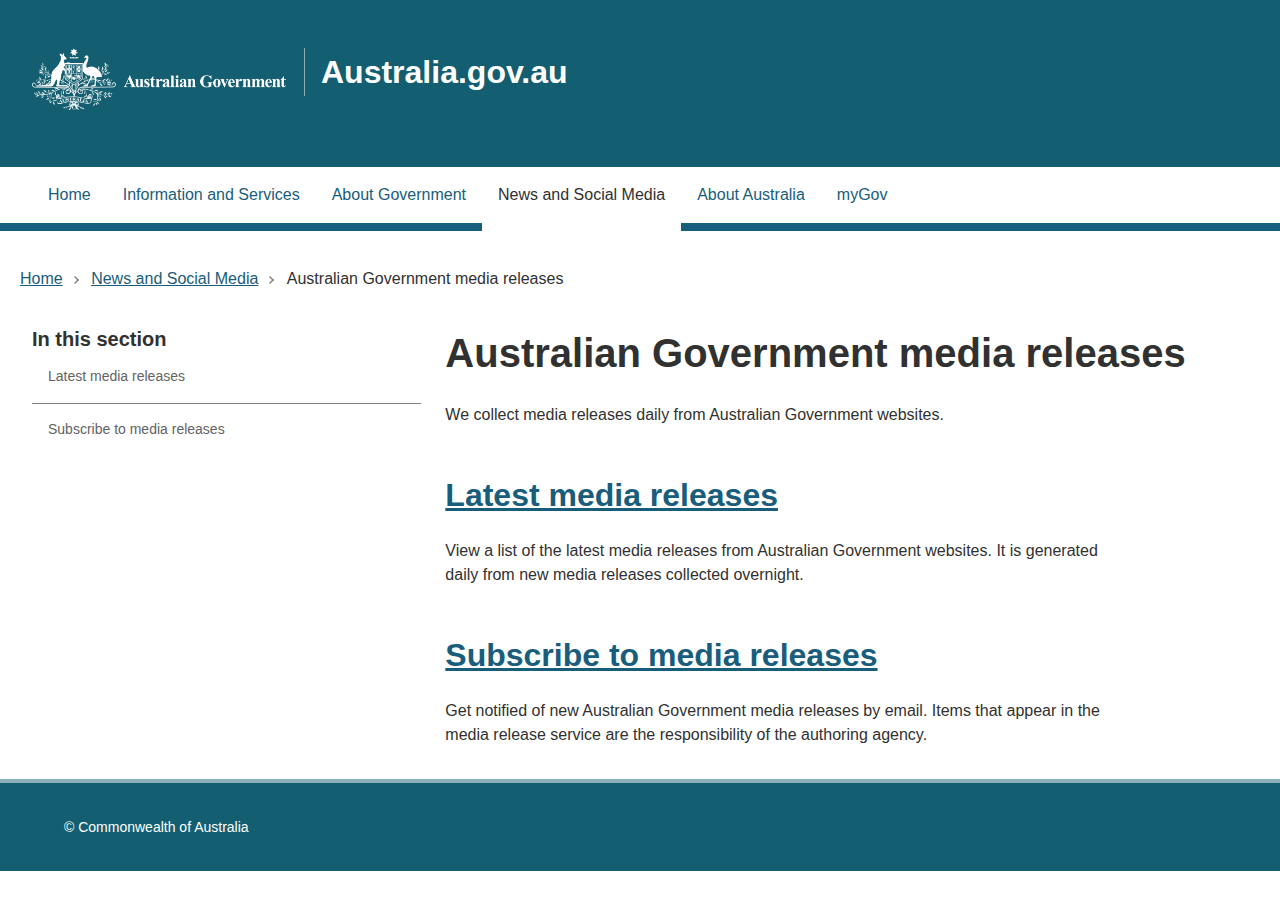
==== ui/index.html @ 30e9b968 "Merge branch 'kate'" ====
<!DOCTYPE html>
<!--[if lt IE 8]>
<html class="no-js lt-ie8 lt-ie9" lang="en">
<![endif]-->
<!--[if IE 8]>
<html class="no-js lt-ie9 ie8" lang="en">
<![endif]-->
<!--[if IE 9 ]>
<html class="no-js ie9" lang="en">
<![endif]-->
<!--[if !(IE)]><!-->
<html class="no-js" lang="en">
<!--<![endif]-->

<head>
	<meta charset="utf-8">
	<title>Media releases | australia.gov.au</title>
	<script type="text/javascript">
		var $html = document.documentElement; if ($html.classList) $html.classList.remove("no-js"), $html.classList.add("js"); else { var className = "no-js"; $html.className = $html.className.replace(new RegExp("(^|\\b)" + className.split(" ").join("|") + "(\\b|$)", "gi"), " "), $html.className += " js" }
	</script>
	<!-- Component styles -->
	<link type="text/css" rel="stylesheet" href="css/main.css">
</head>

<body class="au-grid">
	<!-- SKIP-LINKS -->
	<nav class="au-skip-link">
		<a class="au-skip-link__link" href="#content">Skip to main content</a>
		<a class="au-skip-link__link" href="#mainmenu">Skip to main navigation</a>
	</nav>
	<!-- Header -->
	<header class="au-grid au-header au-header--dark" role="banner">
		<div class="container-fluid">
			<div class="row">
				<div class="col-md-8">
					<a class="au-header__brand" href="#">
						<img class="au-header__brand-image" alt="" src="assets/img/header-logo-agov.png">
						<div class="au-header__text">
							<h1 class="au-header__heading">Australia.gov.au</h1>
						</div>
					</a>
				</div>
			</div>
		</div>
	</header>
	<!-- Navigation -->
	<nav class="au-main-nav" id="#mainmenu" aria-label="main">
		<div class="container-fluid">
			<div class="row">
				<div class="col-md-12">
					<div id="main-nav-default" class="au-main-nav__content">
						<button aria-controls="main-nav-default" aria-expanded="false"
							class="au-main-nav__toggle au-main-nav__toggle--open"
							onClick="return AU.mainNav.Toggle( this )">
							Menu
						</button>
						<div class="au-main-nav__menu">
							<div class="au-main-nav__menu-inner">
								<div class="au-main-nav__focus-trap-top"></div>
								<button aria-controls="main-nav-default"
									class="au-main-nav__toggle au-main-nav__toggle--close"
									onClick="return AU.mainNav.Toggle( this )">
									Close
								</button>
								<ul class="au-link-list">
									<li><a href="#">Home</a></li>
									<li><a href="#">Information and Services</a></li>
									<li><a href="#">About Government</a></li>
									<li class="active"><a href="#" aria-current="page">News and Social Media</a></li>
									<li><a href="#">About Australia</a></li>
									<li><a href="#">myGov</a></li>
								</ul>
								<div class="au-main-nav__focus-trap-bottom"></div>
							</div>
						</div>
						<div class="au-main-nav__overlay" aria-controls="main-nav-default"
							onClick="return AU.mainNav.Toggle( this )">
						</div>
					</div>
				</div>
			</div>
		</div>
	</nav>
	<!-- Content -->
	<main>
		<div class="au-body">
			<div class="container-fluid">
				<!-- Breadcrumbs -->
				<div class="row">
					<nav class="au-breadcrumbs" aria-label="breadcrumb">
						<ul class="au-link-list au-link-list--inline">
							<li><a href="#">Home</a></li>
							<li><a href="#">News and Social Media</a></li>
							<li>Australian Government media releases</li>
						</ul>
					</nav>
				</div>
				<div class="row">
					<!-- Side menu -->
					<div class="col-sm-4">
						<aside class="au-side-nav au-accordion" aria-label="side navigation">
							<button class="au-side-nav__toggle au-accordion__title au-accordion--closed"
								aria-controls="nav-default" aria-expanded="false"
								onclick="return AU.accordion.Toggle( this )">
								In this section
							</button>
							<div id="nav-default" class="au-side-nav__content au-accordion--closed au-accordion__body">
								<h4 class="au-sidenav__title">
									In this section
								</h4>
								<ul class="au-link-list">
									<li><a href="#">Latest media releases</a></li>
									<li><a href="subscribe-email.html">Subscribe to media releases</a></li>
								</ul>
							</div>
						</aside>
					</div>
					<!-- Content -->
					<div class="col-sm-8" id="content">
						<h1 class="field-content">Australian Government media releases</h1>
						<p>We collect media releases daily from Australian Government websites.</p>
						<h2><a href="https://media.australia.gov.au/mediaRelease">Latest media releases</a></h2>
						<p>View a list of the latest media releases from Australian Government websites. It is generated
							daily from new media releases collected overnight.</p>
						<h2><a href="subscribe-email.html">Subscribe to media releases</a></h2>
						<p>Get notified of new Australian Government media releases by email. Items that appear in the
							media release service are the responsibility of the authoring agency.</p>
					</div>
				</div>
			</div>
		</div>
		<!-- Footer -->
		<footer class="au-footer au-footer--dark au-body au-body--dark" role="contentinfo">
			<div class="container">
				<p><small>&copy; Commonwealth of Australia</small></p>
			</div>
		</footer>
	</main>
</body>

</html>
---- ui/css/main.css ----
@charset "UTF-8";
/*! PANCAKE v1.4.1 PANCAKE-SASS v2.3.7 */
/* THIS FILE IS AUTOGENERATED EVERY TIME YOU INSTALL A PANCAKE MODULE. DO NOT EDIT THIS FILE AND AVOID COMMITTING IT TO VERSION CONTROL. */
/** Sass versioning @description  Version your scss modules and test them at compile time @author       @dominikwilkowski @website      https://dominikwilkowski.github.io/sass-versioning/sassdoc/ @repository   https://github.com/dominikwilkowski/sass-versioning @license      https://raw.githubusercontent.com/dominikwilkowski/sass-versioning/master/LICENSE GPL-3.0 */
/*! @gov.au/core v3.4.2 */
/** AU-replace - Replace a string with a string http://codepen.io/jakob-e/pen/doMoML @author @eriksen_dk <https://twitter.com/eriksen_dk> @param  {string} $string  - The haystack string to be manipulated @param  {string} $search  - The needle to be replace @param  {string} $replace - The replacement @return {string}          - The manipulated string with replaced values */
/** AU-svguri - Generate an optimized SVG data-uri https://codepen.io/tigt/post/optimizing-svgs-in-data-uris http://codepen.io/jakob-e/pen/doMoML @author @eriksen_dk <https://twitter.com/eriksen_dk> @param  {string} $svg - The SVG to be converted @return {string}      - An optimized data-uri */
/** AU-factorial - Returns the factorial of a non-negative integer. https://github.com/terkel/mathsass @author Pascal Duez @pascalduez <http://pascalduez.me/> @param  {integer} $number - A non-negative integer. @return {integer}         - The factorial log */
/** AU-pow - Returns base to the exponent power. https://github.com/terkel/mathsass @author Pascal Duez @pascalduez <http://pascalduez.me/> @param  {integers} $base     - The base number @param  {integers} $exponent - The exponent to which to raise base @return {integers}           - The result of the math */
/** AU-color-luminance - Calculate color luminance https://github.com/voxpelli/sass-color-helpers/blob/master/stylesheets/color-helpers/_contrast.scss Adapted from: https://github.com/LeaVerou/contrast-ratio/blob/gh-pages/color.js Formula: http://www.w3.org/TR/2008/REC-WCAG20-20081211/#relativeluminancedef @author Pelle Wessman @voxpelli <http://kodfabrik.se/> @param  {string} $color - The color to calculate the luminance from @return {float}          - The luminance */
/** AU-color-contrast - Get the contrast ratio of two colors and warn when it is below WCAG 2.0 AA standard 4.5:1 https://github.com/voxpelli/sass-color-helpers/blob/master/stylesheets/color-helpers/_contrast.scss Adapted from: https://github.com/LeaVerou/contrast-ratio/blob/gh-pages/color.js Formula: http://www.w3.org/TR/2008/REC-WCAG20-20081211/#contrast-ratiodef @author Pelle Wessman @voxpelli <http://kodfabrik.se/> @param  {string}   $foreground - Color one @param  {string}   $background - Color two @param  {boolean}  $silent     - If the logs get printed in the terminal @param  {boolean}  $rounded    - If the value is rounded or not @return {integer}              - The contrast ratio */
/** AU-color-a11y - The function to find the nearest accessible color https://github.com/alex-page/sass-a11ycolor @author Alex Page @aalexpaage <http://alexpage.com.au> @param  {Color}           $toMakeA11y           - The color that is to be changed @param  {Color}           $background           - The background color to compare against toMakeA11y for the contrast @param  {'small'|'large'} $ratioKey   ['small'] - The keyword 'small' or 'large' to set the WCAG 2.1 contrast ration or 3.0 or 4.5 @param  {Number}          $steps      [0.1]     - The step size our function is searching for a new color in. The bigger the number the faster the process the rougher the found color. @return {Color}                                 - Returns the nearest accessible color */
/** AU-color-lowest-contrast - Find the lowest contrast color @param  {Colors}          $colors     - The color to find the lowest contrast @param  {Color}           $background - The background color to compare the colors against @return {Color}                       - Returns the lowest contrast color */
/** AU-space - Mixin for setting a properties value to snap to the grid, with a fallback for REM. @param  {string} $property - The css property to apply the spacing ( padding, margin ) @param  {number} $values   - The values of the property ( 0, 20px, 1unit, 5% ) @return {number}           - The space in px and rems */
/** AU-clearfix - Clearing floats */
/** AU-media - Create media queries and wraps the @content code inside of it @param  {keywords} $breakpoint - Either one of the following keywords: xs, sm, md, lg @return {string}               - The code passed in via @content wrapped inside a media query */
/** AU-sronly - Hide an element from the screen but not a screen reader */
/** AU-outline - Create outline based on the theme the user is using. @param  {keywords} $theme - `dark` or default ( `light` ) @return {string}          - The code */
/** AU-focus - Add the outline to focus */
/** AU-fontgrid Mixin for setting font-size and line-height that snaps to the grid. @param  {keywords} $fontsize-key   -  Either one of the following keywords: xs, sm, md, lg, xl, xxl, xxxl @param  {keywords} $lineheight-key -  Either one of the following keywords: heading, nospace, default @return {string}                   - The code; fontsize in REM, with PX fallback, and unitless line-height which matches vertical grid */
/** AU-pixelfallback enable pixel fallbacks */
/** AU-media Breakpoints */
/** AU-rem value used for REM calculation */
/** AU-unit used for all type and grid calculations */
/** AU-font stack AU-font-monospace stack */
/** AU-fontsize-map Predetermined pixel sizes from a 1.25 typescale rounded to the nearest $AU-unit (vertical grid) */
/** AU-lineheight-map Predetermined lineheight mapped to keyword */
/** AU-maxwidth for line lengths (the ‘measure’) */
/** Colors light theme */
/** Colors dark theme */
/** Colors system messages */
/** AU-border-radius styles */
/*! @gov.au/accordion v7.0.8 */
@media print { .au-accordion { border-color: #000 !important; color: #000 !important; }
  .au-accordion__title { background: #fff !important; color: #000 !important; border: 1px !important; }
  .au-accordion__title:after { display: none; }
  .au-accordion__body-wrapper { border-color: #000 !important; }
  .au-accordion__body { height: auto !important; display: block !important; } }

.au-accordion { font-size: 16px; font-size: 1rem; line-height: 1.5; display: block; border: 1px solid gray; font-family: -apple-system, BlinkMacSystemFont, "Segoe UI", Helvetica, Arial, sans-serif, "Apple Color Emoji", "Segoe UI Emoji", "Segoe UI Symbol"; color: #313131; padding: 0; }

* + .au-accordion { margin-top: 16px; margin-top: 1rem; }

.au-accordion .au-accordion__title { background-color: whitesmoke; }

.au-accordion.au-accordion--dark { border-color: #89afb8; color: #ffffff; }

.au-accordion.au-accordion--dark .au-accordion__title { background-color: #104f5f; }

.au-accordion + .au-accordion { margin-top: 0; border-top: 0; }

.au-body .au-accordion__title, .au-accordion__title { font-size: 20px; font-size: 1.25rem; line-height: 1.2; padding: 16px 40px 16px 16px; padding: 1rem 2.5rem 1rem 1rem; width: 100%; display: block; color: #195d7c; text-decoration: underline; text-decoration-skip-ink: auto; font-weight: bold; position: relative; box-sizing: border-box; margin: 0; cursor: pointer; border: none; text-align: left; font-family: inherit; }

.au-body .au-accordion__title:hover, .au-accordion__title:hover { text-decoration: none; color: #313131; }

.au-body .au-accordion__title:hover:after, .au-accordion__title:hover:after { background-image: url("data:image/svg+xml,%3Csvg xmlns='http://www.w3.org/2000/svg' viewBox='0 0 128 128'%3E%3Cpath fill='%23313131' d='M64 0l64 64-16 16-64-64'/%3E%3Cpath fill='%23313131' d='M64 0l16 16-64 64L0 64'/%3E%3C/svg%3E"); }

.au-body .au-accordion__title:focus, .au-accordion__title:focus { outline: 3px solid #9263DE; outline-offset: 2px; }

.au-body .au-accordion__title::-moz-focus-inner, .au-accordion__title::-moz-focus-inner { border: 0; }

.au-body .au-accordion__title:focus, .au-accordion__title:focus { z-index: 100; }

.au-body .au-accordion__title::-webkit-details-marker, .au-accordion__title::-webkit-details-marker { display: none; }

.au-body .au-accordion__title:after, .au-accordion__title:after { content: ' '; position: absolute; top: 50%; margin-top: -8px; margin-top: -0.5rem; right: 16px; right: 1rem; width: 16px; width: 1rem; height: 16px; height: 1rem; background-image: url("data:image/svg+xml,%3Csvg xmlns='http://www.w3.org/2000/svg' viewBox='0 0 128 128'%3E%3Cpath fill='%23195d7c' d='M64 0l64 64-16 16-64-64'/%3E%3Cpath fill='%23195d7c' d='M64 0l16 16-64 64L0 64'/%3E%3C/svg%3E"); background-repeat: no-repeat; background-position: center; z-index: 101; transition: transform 0.25s ease-in; }

.au-body .au-accordion__title.au-accordion--closed:after, .au-accordion__title.au-accordion--closed:after { transform: rotate(-180deg); }

.ie8 .au-body .au-accordion__title:after, .lt-ie8 .au-body .au-accordion__title:after, .ie8 .au-accordion__title:after, .lt-ie8 .au-accordion__title:after { content: ' ▼ '; }

.ie8 .au-body .au-accordion__title.au-accordion--open:after, .lt-ie8 .au-body .au-accordion__title.au-accordion--open:after, .ie8 .au-accordion__title.au-accordion--open:after, .lt-ie8 .au-accordion__title.au-accordion--open:after { content: ' ▲ '; }

.au-body.au-body--dark .au-accordion__title, .au-accordion.au-accordion--dark .au-accordion__title { color: #61daff; }

.au-body.au-body--dark .au-accordion__title:hover, .au-accordion.au-accordion--dark .au-accordion__title:hover { color: #ffffff; }

.au-body.au-body--dark .au-accordion__title:hover:after, .au-accordion.au-accordion--dark .au-accordion__title:hover:after { background-image: url("data:image/svg+xml,%3Csvg xmlns='http://www.w3.org/2000/svg' viewBox='0 0 128 128'%3E %3Cpath fill='%23ffffff' d='M64 0l64 64-16 16-64-64'/%3E %3Cpath fill='%23ffffff' d='M64 0l16 16-64 64L0 64'/%3E%3C/svg%3E"); }

.au-body.au-body--dark .au-accordion__title:focus, .au-accordion.au-accordion--dark .au-accordion__title:focus { outline: 3px solid #C390F9; }

.au-body.au-body--dark .au-accordion__title::-moz-focus-inner, .au-accordion.au-accordion--dark .au-accordion__title::-moz-focus-inner { border: 0; }

.au-body.au-body--dark .au-accordion__title:after, .au-accordion.au-accordion--dark .au-accordion__title:after { background-image: url("data:image/svg+xml,%3Csvg xmlns='http://www.w3.org/2000/svg' viewBox='0 0 128 128'%3E %3Cpath fill='%2361daff' d='M64 0l64 64-16 16-64-64'/%3E %3Cpath fill='%2361daff' d='M64 0l16 16-64 64L0 64'/%3E%3C/svg%3E"); }

.au-accordion__body { font-size: 16px; font-size: 1rem; line-height: 1.5; overflow: hidden; }

.js .au-accordion__body.au-accordion--open { display: block; height: auto; }

.js .au-accordion__body.au-accordion--closed { display: none; height: 0; }

.au-accordion__body-wrapper { padding: 16px; padding: 1rem; border-top: 1px solid gray; }

.au-accordion--dark .au-accordion__body-wrapper { border-top: 1px solid #89afb8; }

.au-accordion-group { list-style: none; padding: 0; }

/*! @gov.au/body v2.2.0 */
@media print { .au-body *, .au-body { text-shadow: none !important; color: #000 !important; background-color: transparent !important; box-shadow: none !important; border-color: #000 !important; }
  .au-body a, .au-body a:visited { text-decoration: underline; }
  .au-body a[href]:after { content: " (" attr(href) ")" !important; display: inline !important; }
  .au-body a[href^="javascript:"]:after, .au-body a[href^="#"]:after { content: "" !important; }
  .au-body abbr[title]:after { content: " (" attr(title) ")"; }
  .au-body pre, .au-body blockquote { border: 1px solid #000; padding: 6px; page-break-inside: avoid; }
  .au-body thead { display: table-header-group; }
  .au-body tr, .au-body img { page-break-inside: avoid; }
  .au-body img { max-width: 100% !important; }
  .au-body p, .au-body h2, .au-body h3 { orphans: 3; widows: 3; }
  .au-body h2, .au-body h3 { page-break-after: avoid; }
  .au-body p a { word-wrap: break-word; }
  .au-body select { background: #fff !important; } }

.au-body { font-size: 16px; font-size: 1rem; line-height: 1.5; margin: 0; text-size-adjust: 100%; font-family: -apple-system, BlinkMacSystemFont, "Segoe UI", Helvetica, Arial, sans-serif, "Apple Color Emoji", "Segoe UI Emoji", "Segoe UI Symbol"; color: #313131; background-color: #ffffff; /** Highlighting in-page sections that are in focus */ /** `mark` styling. */ /** Text selection styling */ /** Vertical spacing of common text elements. */ /** Emphasis and alt. voice/mood/diff. from prose text. */ /** Stong emphasis. */ /** `small`: for less important information (not stylistic purposes). */ /** `s`: represents contents no longer accurate/relevant. del` & `ins`: editorial markup. */ /** Defining definition of a term. The paragraph, description list group, or section that is the nearest ancestor of the `dfn` element must also contain the definition(s) for the term given by the `dfn` element. Note: `abbr` can be nested inside `dfn`. */ /** Abbreviations/acronyms. */ /** Variables, eg. as used in mathematical expressions. We also provide semantic support for nested vars, and things like indices. */ /** Prevent `sub` and `sup` elements from affecting the line height in all browsers. https://github.com/necolas/normalize.css/blob/master/normalize.css#L174 */ /** Keyboard strokes. Code snippets and code blocks. */ /** Horizontal rule, used for paragraph-level thematic breaks. */ /** Body colour schemes */ }

.au-body a { color: #195d7c; text-decoration: underline; text-decoration-skip-ink: auto; }

.au-body a:hover { color: #313131; text-decoration: none; }

.au-body a:focus { outline: 3px solid #9263DE; outline-offset: 2px; }

.au-body a::-moz-focus-inner { border: 0; }

.au-body [tabindex="0"]:focus, .au-body :target { outline: 3px solid #9263DE; outline-offset: 2px; }

.au-body mark { color: #ffffff; background-color: #195d7c; }

.au-body ::selection { color: #ffffff; background-color: rgba(25, 93, 124, 0.99); }

.au-body img::selection, .au-body video::selection, .au-body iframe::selection { background-color: rgba(25, 93, 124, 0.75); }

.au-body p { max-width: 42em; margin: 0; }

.au-body * + p { margin-top: 24px; margin-top: 1.5rem; }

.au-body ul:not([class]), .au-body ol:not([class]), .au-body dl:not([class]), .au-body pre { margin: 0; }

.au-body * + ul:not([class]), .au-body * + ol:not([class]), .au-body * + dl:not([class]), .au-body * + pre { margin-top: 24px; margin-top: 1.5rem; }

.au-body ul:not([class]) > li, .au-body ol:not([class]) > li { margin-top: 8px; margin-top: 0.5rem; }

.au-body ul:not([class]) > li > ul:not([class]), .au-body ul:not([class]) > li > ol:not([class]), .au-body ol:not([class]) > li > ul:not([class]), .au-body ol:not([class]) > li > ol:not([class]) { margin-top: 8px; margin-top: 0.5rem; }

.au-body ul:not([class]) > ul:not([class]), .au-body ol:not([class]) > ul:not([class]) { list-style-type: disc; }

.au-body dl:not([class]) > dd { margin-top: 8px; margin-top: 0.5rem; padding-left: 8px; padding-left: 0.5rem; margin-left: 0; border-left: solid 1px; }

.au-body dl:not([class]) > dt { margin-top: 24px; margin-top: 1.5rem; font-weight: bold; }

.au-body dl:not([class]) > dt:first-of-type { margin-top: 0; }

.au-body .written-by:after { content: url("[data-uri]"); color: #BADA55; }

.au-body em, .au-body i { font-style: italic; }

.au-body strong, .au-body b { font-weight: bold; }

.au-body small { font-size: 14px; font-size: 0.875rem; line-height: 1.42857; }

.au-body s, .au-body del { text-decoration: line-through; }

.au-body ins { text-decoration-line: underline; text-decoration-style: dashed; text-decoration-skip-ink: auto; }

.au-body dfn { font-style: normal; }

.au-body abbr, .au-body abbr[title] { border-bottom: none; text-decoration: underline; text-decoration: underline dotted; }

.au-body abbr[title] { cursor: help; }

.au-body a abbr { padding-bottom: 1px; }

.au-body var { padding: 0 1px; font-style: italic; font-family: serif; }

.au-body var sup, .au-body var sub { font-family: -apple-system, BlinkMacSystemFont, "Segoe UI", Helvetica, Arial, sans-serif, "Apple Color Emoji", "Segoe UI Emoji", "Segoe UI Symbol"; font-style: normal; padding: 0 1px; }

.au-body sub, .au-body sup { font-size: 14px; font-size: 0.875rem; line-height: 1.14286; position: relative; vertical-align: baseline; }

.au-body sub { bottom: -0.25em; }

.au-body sup { top: -0.5em; }

.au-body kbd, .au-body code, .au-body samp { font-size: 14px; font-size: 0.875rem; line-height: 1.42857; padding: 4px; padding: 0.25rem; font-family: "SFMono-Regular", Consolas, "Liberation Mono", Menlo, Courier, monospace; display: inline-block; border-radius: 4px; background-color: whitesmoke; color: #313131; }

.au-body pre { font-family: "SFMono-Regular", Consolas, "Liberation Mono", Menlo, Courier, monospace; }

.au-body pre code { padding: 16px; padding: 1rem; display: block; tab-size: 4; }

.au-body hr { box-sizing: content-box; height: 0; overflow: visible; border: none; border-top: 1px solid gray; margin-bottom: 24px; margin-bottom: 1.5rem; }

.au-body * + hr { margin-top: 24px; margin-top: 1.5rem; }

.au-body.au-body--alt { background: #ebebeb; }

.au-body.au-body--alt kbd, .au-body.au-body--alt code, .au-body.au-body--alt samp { background-color: #e0e0e0; }

.au-body.au-body--dark { background: #135E70; color: #ffffff; }

.au-body.au-body--dark ::selection { color: #135E70; background-color: rgba(97, 218, 255, 0.99); }

.au-body.au-body--dark img::selection, .au-body.au-body--dark video::selection, .au-body.au-body--dark iframe::selection { background-color: rgba(97, 218, 255, 0.75); }

.au-body.au-body--dark a { color: #61daff; }

.au-body.au-body--dark a:hover { color: #ffffff; }

.au-body.au-body--dark a:focus { outline: 3px solid #C390F9; }

.au-body.au-body--dark a::-moz-focus-inner { border: 0; }

.au-body.au-body--dark [tabindex="0"]:focus, .au-body.au-body--dark :target { outline: 3px solid #C390F9; }

.au-body.au-body--dark mark { background-color: #61daff; color: #135E70; }

.au-body.au-body--dark hr { border-top-color: #89afb8; }

.au-body.au-body--dark code, .au-body.au-body--dark kbd, .au-body.au-body--dark samp { color: #ffffff; background-color: #104f5f; }

.au-body.au-body--dark.au-body--alt { background: #0d414d; }

.au-body.au-body--dark.au-body--alt code, .au-body.au-body--dark.au-body--alt kbd, .au-body.au-body--dark.au-body--alt samp { background-color: #0a323c; }

/*! @gov.au/link-list v3.0.8 */
/** Block of links. */
.au-link-list { font-size: 16px; font-size: 1rem; line-height: 1.5; display: block; list-style-type: none; margin: 0; padding: 4px 0; padding: 0.25rem 0; }

.au-body .au-link-list { margin: 0; padding: 4px 0; padding: 0.25rem 0; }

.au-link-list > li { display: block; margin: 4px; margin: 0.25rem; }

.au-link-list.au-link-list--inline { display: inline-block; }

.au-link-list.au-link-list--inline > li { display: inline-block; }

/*! @gov.au/breadcrumbs v3.0.5 */
@media print { .au-breadcrumbs > .au-link-list > li:after { content: ">" !important; background-image: none !important; } }

.au-breadcrumbs { font-size: 14px; font-size: 0.875rem; line-height: 1.14286; width: 100%; margin: 0; margin-bottom: 2rem; color: #313131; font-family: -apple-system, BlinkMacSystemFont, "Segoe UI", Helvetica, Arial, sans-serif, "Apple Color Emoji", "Segoe UI Emoji", "Segoe UI Symbol"; }

* + .au-breadcrumbs { margin-top: 16px; margin-top: 1rem; }

@media (min-width: 768px) { .au-breadcrumbs { display: inline-block; } }

.au-breadcrumbs > .au-link-list > li { margin: 0; }

.au-breadcrumbs > .au-link-list > li:after { content: ' '; display: inline-block; width: 8px; width: 0.5rem; height: 8px; height: 0.5rem; margin: 0 8px; margin: 0 0.5rem; background-image: url("data:image/svg+xml,%3Csvg xmlns='http://www.w3.org/2000/svg' width='20' height='20' viewBox='0 0 128 128'%3E%3Cpath fill='gray' d='M128 64l-64 64-16-16 64-64'/%3E%3Cpath fill='gray' d='M128 64l-16 16-64-64L64 0'/%3E%3C/svg%3E"); background-size: 100%; background-repeat: no-repeat; }

.au-breadcrumbs > .au-link-list > li:last-child:after { display: none; }

.ie8 .au-breadcrumbs > .au-link-list > li:after, .lt-ie8 .au-breadcrumbs > .au-link-list > li:after { content: ' > '; display: inline-block; }

.au-breadcrumbs.au-breadcrumbs--dark { color: #ffffff; }

.au-breadcrumbs.au-breadcrumbs--dark > .au-link-list > li:not(:last-child):after { background-image: url("data:image/svg+xml,%3Csvg xmlns='http://www.w3.org/2000/svg' width='20' height='20' viewBox='0 0 128 128'%3E%3Cpath fill='%2389afb8' d='M128 64l-64 64-16-16 64-64'/%3E%3Cpath fill='%2389afb8' d='M128 64l-16 16-64-64L64 0'/%3E%3C/svg%3E"); }

/*! @gov.au/buttons v3.0.7 */
@media print { .au-btn { background-color: #fff !important; border: 2px solid #000 !important; color: #000 !important; text-decoration: none !important; }
  .au-btn[disabled] { background-color: #ccc !important; border: 2px solid #ccc !important; }
  .au-btn:disabled { background-color: #ccc !important; border: 2px solid #ccc !important; } }

.au-btn, a.au-btn { font-size: 16px; font-size: 1rem; line-height: 1.5; padding: 8px 24px; padding: 0.5rem 1.5rem; display: inline-block; appearance: none; font-family: -apple-system, BlinkMacSystemFont, "Segoe UI", Helvetica, Arial, sans-serif, "Apple Color Emoji", "Segoe UI Emoji", "Segoe UI Symbol"; color: #ffffff; text-decoration: none; border-radius: 4px; background-color: #195d7c; border: 3px solid #195d7c; cursor: pointer; vertical-align: middle; transition: background 0.1s ease, border 0.1s ease, color 0.1s ease; /** SECONDARY */ /** TERTIARY */ /** BLOCK */ }

.au-body .au-btn, .au-body a.au-btn { color: #ffffff; text-decoration: none; }

.au-btn.au-btn--block + .au-btn.au-btn--block, .au-btn.au-btn--block + a.au-btn.au-btn--block, a.au-btn.au-btn--block + .au-btn.au-btn--block, a.au-btn.au-btn--block + a.au-btn.au-btn--block { margin-top: 8px; margin-top: 0.5rem; }

.au-btn:focus, a.au-btn:focus { outline: 3px solid #9263DE; outline-offset: 2px; }

.au-btn::-moz-focus-inner, a.au-btn::-moz-focus-inner { border: 0; }

.au-btn:focus, a.au-btn:focus { border-radius: 0; }

.au-btn[disabled], a.au-btn[disabled] { cursor: not-allowed; -ms-filter: "progid:DXImageTransform.Microsoft.Alpha(Opacity=30)"; opacity: 0.3; }

.au-btn:disabled, a.au-btn:disabled { cursor: not-allowed; -ms-filter: "progid:DXImageTransform.Microsoft.Alpha(Opacity=30)"; opacity: 0.3; }

.au-btn:hover:not(:disabled), a.au-btn:hover:not(:disabled) { background-color: #313131; border-color: #313131; text-decoration: underline; color: #ffffff; }

.ie8 .au-btn:hover, .ie8 a.au-btn:hover { background-color: #313131; border-color: #313131; color: #ffffff; text-decoration: underline; }

.au-btn.au-btn--dark, a.au-btn.au-btn--dark { color: #135E70; background-color: #61daff; border-color: #61daff; }

.au-body .au-btn.au-btn--dark, .au-body a.au-btn.au-btn--dark { color: #135E70; }

.au-btn.au-btn--dark:hover:not(:disabled), a.au-btn.au-btn--dark:hover:not(:disabled) { color: #135E70; border-color: #ffffff; background-color: #ffffff; }

.ie8 .au-btn.au-btn--dark:hover, .ie8 a.au-btn.au-btn--dark:hover { color: #135E70; border-color: #ffffff; background-color: #ffffff; }

.au-btn.au-btn--dark:focus, a.au-btn.au-btn--dark:focus { outline: 3px solid #C390F9; }

.au-btn.au-btn--dark::-moz-focus-inner, a.au-btn.au-btn--dark::-moz-focus-inner { border: 0; }

.au-btn.au-btn--secondary, a.au-btn.au-btn--secondary { color: #195d7c; background-color: transparent; border-color: #195d7c; }

.au-body .au-btn.au-btn--secondary, .au-body a.au-btn.au-btn--secondary { color: #195d7c; }

.ie8 .au-body .au-btn.au-btn--secondary:hover, .ie8 .au-body a.au-btn.au-btn--secondary:hover { color: #ffffff; }

.au-btn.au-btn--secondary:hover:not(:disabled), a.au-btn.au-btn--secondary:hover:not(:disabled) { background-color: transparent; border-color: #313131; color: #313131; }

.au-btn.au-btn--secondary.au-btn--dark, a.au-btn.au-btn--secondary.au-btn--dark { border-color: #61daff; color: #61daff; }

.au-btn.au-btn--secondary.au-btn--dark:hover:not(:disabled), a.au-btn.au-btn--secondary.au-btn--dark:hover:not(:disabled) { border-color: #ffffff; color: #ffffff; }

.ie8 .au-body .au-btn.au-btn--secondary.au-btn--dark:hover, .ie8 .au-body a.au-btn.au-btn--secondary.au-btn--dark:hover { color: #135E70; }

.au-btn.au-btn--tertiary, a.au-btn.au-btn--tertiary { color: #195d7c; background-color: transparent; border-color: transparent; text-decoration: underline; }

.au-btn.au-btn--tertiary:hover:not(:disabled), a.au-btn.au-btn--tertiary:hover:not(:disabled) { background-color: transparent; color: #313131; border-color: transparent; text-decoration: none; }

.au-btn.au-btn--tertiary.au-btn--dark, a.au-btn.au-btn--tertiary.au-btn--dark { color: #61daff; }

.au-btn.au-btn--tertiary.au-btn--dark:hover:not(:disabled), a.au-btn.au-btn--tertiary.au-btn--dark:hover:not(:disabled) { color: #ffffff; }

.au-btn.au-btn--pride, a.au-btn.au-btn--pride { background: linear-gradient(to bottom, rgba(255, 62, 24, 0.5) 16.66667%, rgba(252, 154, 0, 0.5) 16.66667%, rgba(252, 154, 0, 0.52) 33.33333%, rgba(255, 216, 0, 0.5) 33.33333%, rgba(255, 216, 0, 0.5) 33.33333%, rgba(255, 216, 0, 0.5) 50%, rgba(57, 234, 124, 0.5) 50%, rgba(57, 234, 124, 0.5) 66.66667%, rgba(11, 178, 255, 0.5) 66.66667%, rgba(11, 178, 255, 0.5) 83.33333%, rgba(152, 90, 255, 0.5) 83.33333%); color: #313131; }

.au-btn.au-btn--block, a.au-btn.au-btn--block { display: block; width: 100%; box-sizing: border-box; text-align: center; }

/*! @gov.au/callout v3.0.2 */
@media print { .au-callout { border-left-width: 16px !important; border-left-width: 1rem !important; border: 1px solid #000 !important; color: #000 !important; background-color: transparent !important; } }

/** The generic callout. */
.au-callout { font-size: 16px; font-size: 1rem; line-height: 1.5; padding: 24px; padding: 1.5rem; border-left: 4px solid gray; border-left: 0.25rem solid gray; font-family: -apple-system, BlinkMacSystemFont, "Segoe UI", Helvetica, Arial, sans-serif, "Apple Color Emoji", "Segoe UI Emoji", "Segoe UI Symbol"; color: #313131; background-color: whitesmoke; word-wrap: break-word; }

* + .au-callout { margin-top: 32px; margin-top: 2rem; }

.au-callout p { margin: 0; }

.au-callout * + p { margin-top: 16px; margin-top: 1rem; }

.au-callout + p { margin-top: 32px; margin-top: 2rem; }

.au-callout.au-callout--dark { color: #ffffff; border-color: #89afb8; background-color: #104f5f; }

.au-callout.au-callout--alt { background-color: #e0e0e0; }

.au-callout.au-callout--dark.au-callout--alt { background-color: #0a323c; }

/** The callout heading. */
.au-callout__heading { font-size: 20px; font-size: 1.25rem; line-height: 1.6; margin: 0; }

.au-callout__heading.au-callout__heading--sronly { position: absolute; width: 1px; height: 1px; padding: 0; margin: -1px; overflow: hidden; clip: rect(0, 0, 0, 0); border: 0; }

.au-callout__heading.au-callout__heading--sronly + * { margin-top: 0; }

/** The calendar event callout */
.au-callout--calendar-event { background-color: whitesmoke; }

.au-callout--calendar-event__lede { font-size: 16px; font-size: 1rem; line-height: 1; margin: 0; }

.au-callout--calendar-event__time, .au-callout--calendar-event__name { font-size: 32px; font-size: 2rem; line-height: 1.25; }

.au-callout--calendar-event__time { font-weight: bold; }

.au-callout--calendar-event__lede, .au-callout--calendar-event__time, .au-callout--calendar-event__name { display: block; }

* + .au-callout--calendar-event__time, * + .au-callout--calendar-event__name, * + .au-callout--calendar-event__lede { margin-top: 8px; margin-top: 0.5rem; }

/*! @gov.au/card v0.3.2 */
.au-card { display: block; width: 100%; border-radius: 4px; border: 1px solid lightgray; font-family: -apple-system, BlinkMacSystemFont, "Segoe UI", Helvetica, Arial, sans-serif, "Apple Color Emoji", "Segoe UI Emoji", "Segoe UI Symbol"; position: relative; background: #ffffff; overflow: hidden; }

.au-card.au-card--shadow { border-radius: 4px; box-shadow: 0 2px 4px rgba(0, 0, 0, 0.3); }

.au-card.au-card--shadow:hover { box-shadow: 0 1px 1px rgba(0, 0, 0, 0.3); }

.au-card.au-card--clickable:focus-within { outline: 3px solid #9263DE; outline-offset: 2px; }

.au-card.au-card--clickable .au-card--clickable__link:after { content: ''; position: absolute; top: 0; right: 0; bottom: 0; left: 0; }

.au-card.au-card--clickable .au-card--clickable__link:focus { outline: none; }

.lt-ie9 .au-card.au-card--clickable .au-card--clickable__link:focus { outline: 3px solid #9263DE; outline-offset: 2px; }

.au-card * + .au-card__divider, .au-card * + .au-card__body, .au-card * + .au-card__footer { margin-top: 16px; margin-top: 1rem; }

.au-card .au-card__divider { border: lightgray 0.5px solid; margin-bottom: 0; }

.au-card .au-card__title { margin: 0 0 16px 0; margin: 0 0 1rem 0; }

.au-card .au-card__header { font-weight: bold; margin: 0; border-bottom: solid 1px lightgray; border-top-left-radius: 3px; border-top-right-radius: 3px; padding: 16px; padding: 1rem; }

.au-card .au-card__footer { padding: 16px; padding: 1rem; margin: 0; border-top: solid 1px lightgray; border-bottom-left-radius: 3px; border-bottom-right-radius: 3px; }

.au-card .au-card__inner { padding: 16px; padding: 1rem; }

.lt-ie9 .au-card { border: solid 1px gray; }

.au-card.au-card--centred, .au-card .au-card--centred { text-align: center; }

a.au-card { color: #313131; cursor: pointer; text-decoration: none; }

a.au-card .au-card__title { color: #195d7c; text-decoration: underline; text-decoration-skip-ink: auto; }

a.au-card:hover .au-card__title { text-decoration: none; color: #313131; }

a.au-card:focus { outline: 3px solid #9263DE; outline-offset: 2px; }

a.au-card.au-card--shadow:focus { border-radius: 0; }

a.au-card.au-card--shadow:hover { box-shadow: 0 1px 1px rgba(0, 0, 0, 0.3); }

.au-card-list { list-style: none; padding: 0; }

.au-card-list:before, .au-card-list:after { content: " "; display: table; }

.au-card-list:after { clear: both; }

.au-card-list:before { display: none; }

.au-card-list li { list-style: none; padding: 0; margin-top: 24px; margin-top: 1.5rem; }

.au-card-list.au-card-list--matchheight { display: flex; flex-wrap: wrap; }

.au-card-list.au-card-list--matchheight li { display: flex; }

.au-card-list.au-card-list--matchheight .au-card { display: block; flex-direction: column; }

/*! @gov.au/control-input v3.0.1 */
/** Return the right SVG shape for fore- and background @param  {string} $kind                 - Either "checkbox" or "radio" @param  {string} $part                 - Either "background" or "foreground" @param  {color} $color1: transparent   - A color to be applied to the first part of the SVG shape @param  {color} $color2: transparent   - A color to be applied to the second part of the SVG shape @return {svg}                          - The SVG shape inside a background-image */
@media print { .au-control-input__text { color: #000 !important; }
  .au-control-input__text:before, .au-control-input__text:after { display: none !important; } }

.au-control-input { display: inline-block; position: relative; }

.au-control-input.au-control-input--block { display: block; }

.au-control-input.au-control-input--block:before, .au-control-input.au-control-input--block:after { content: " "; display: table; }

.au-control-input.au-control-input--block:after { clear: both; }

.au-control-input.au-control-input--block + .au-control-input--block { margin-top: 16px; margin-top: 1rem; }

.au-control-input__input { position: absolute; left: 8px; left: 0.5rem; top: 8px; top: 0.5rem; cursor: pointer; margin: 0; }

.au-control-input--small .au-control-input__input { left: 4px; left: 0.25rem; top: 4px; top: 0.25rem; }

.au-control-input__input + .au-control-input__text { cursor: pointer; }

.au-control-input__input:invalid + .au-control-input__text { background-color: #fdf2f2; }

.au-control-input__input:invalid + .au-control-input__text:after { border-color: #d60000; }

.au-control-input--invalid .au-control-input__input + .au-control-input__text { background-color: #fdf2f2; }

.au-control-input--invalid .au-control-input__input + .au-control-input__text:after { border-color: #d60000; }

.au-control-input--dark .au-control-input__input:invalid + .au-control-input__text { background-color: #30505f; }

.au-control-input--dark.au-control-input--invalid .au-control-input__input + .au-control-input__text { background-color: #30505f; }

.au-control-input--alt.au-control-input--invalid .au-control-input__input + .au-control-input__text { background-color: #f0d0d0; }

.au-control-input--dark.au-control-input--alt .au-control-input__input:invalid + .au-control-input__text { background-color: #2b3742; }

.au-control-input--alt.au-control-input--dark.au-control-input--invalid .au-control-input__input + .au-control-input__text { background-color: #2b3742; }

.au-control-input--valid .au-control-input__input + .au-control-input__text { background-color: #f3faf8; }

.au-control-input--valid .au-control-input__input + .au-control-input__text:after { border-color: #0b996c; }

.au-control-input--dark.au-control-input--valid .au-control-input__input + .au-control-input__text { background-color: #12676f; }

.au-control-input--alt.au-control-input--valid .au-control-input__input + .au-control-input__text { background-color: #d2e7e0; }

.au-control-input--alt.au-control-input--dark.au-control-input--valid .au-control-input__input + .au-control-input__text { background-color: #0d4e52; }

.au-control-input__input[type=radio] + .au-control-input__text:before, .au-control-input__input[type=radio] + .au-control-input__text:after { border-radius: 50%; }

.au-control-input__input[disabled] { cursor: not-allowed; }

.au-control-input__input[disabled] + .au-control-input__text { cursor: not-allowed; }

.au-control-input__input[disabled] + .au-control-input__text { color: #636363; }

.au-control-input__input:disabled { cursor: not-allowed; }

.au-control-input__input:disabled + .au-control-input__text { cursor: not-allowed; }

.au-control-input__input:disabled + .au-control-input__text { color: #636363; }

.au-control-input--dark .au-control-input__input[disabled] + .au-control-input__text { color: #b8cfd4; }

.au-control-input--dark .au-control-input__input:disabled + .au-control-input__text { color: #b8cfd4; }

.au-control-input__input[type=checkbox] + .au-control-input__text:before { background-image: url("data:image/svg+xml,%3Csvg xmlns='http://www.w3.org/2000/svg' viewBox='0 0 32 32'%3E%3Cpath fill='%23313131' d='M0,0h32v32H0V0z'/%3E%3Cpath fill='%23ffffff' d='M2,2h28v28H2V2z'/%3E%3C/svg%3E"); }

.au-control-input__input[type=checkbox] + .au-control-input__text:after { background-image: none; }

.au-control-input__input[type=checkbox]:checked + .au-control-input__text:after { background-image: url("data:image/svg+xml,%3Csvg xmlns='http://www.w3.org/2000/svg' viewBox='0 0 32 32'%3E%3Cpath fill='%23313131' d='M25.6,11.4c0.2-0.2,0.2-0.5,0-0.7l-2.3-2.3c-0.2-0.2-0.5-0.2-0.7,0L14,17l-3.6-3.6c-0.2-0.2-0.5-0.2-0.7,0l-2.3,2.3 c-0.2,0.2-0.2,0.5,0,0.7l6.3,6.3c0.2,0.2,0.5,0.2,0.7,0L25.6,11.4L25.6,11.4z'/%3E%3C/svg%3E"); }

.au-control-input--alt .au-control-input__input[type=checkbox] + .au-control-input__text:before { background-image: url("data:image/svg+xml,%3Csvg xmlns='http://www.w3.org/2000/svg' viewBox='0 0 32 32'%3E%3Cpath fill='%23313131' d='M0,0h32v32H0V0z'/%3E%3Cpath fill='%23ebebeb' d='M2,2h28v28H2V2z'/%3E%3C/svg%3E"); }

.au-control-input--alt .au-control-input__input[type=checkbox]:disabled + .au-control-input__text:before { background-image: url("data:image/svg+xml,%3Csvg xmlns='http://www.w3.org/2000/svg' viewBox='0 0 32 32'%3E%3Cpath fill='%23cecece' d='M0,0h32v32H0V0z'/%3E%3Cpath fill='%23e0e0e0' d='M2,2h28v28H2V2z'/%3E%3C/svg%3E"); }

.au-control-input__input[type=checkbox]:disabled + .au-control-input__text:before { background-image: url("data:image/svg+xml,%3Csvg xmlns='http://www.w3.org/2000/svg' viewBox='0 0 32 32'%3E%3Cpath fill='%23cecece' d='M0,0h32v32H0V0z'/%3E%3Cpath fill='%23ebebeb' d='M2,2h28v28H2V2z'/%3E%3C/svg%3E"); }

.au-control-input__input[type=checkbox]:disabled:checked + .au-control-input__text:after { background-image: url("data:image/svg+xml,%3Csvg xmlns='http://www.w3.org/2000/svg' viewBox='0 0 32 32'%3E%3Cpath fill='%23cecece' d='M25.6,11.4c0.2-0.2,0.2-0.5,0-0.7l-2.3-2.3c-0.2-0.2-0.5-0.2-0.7,0L14,17l-3.6-3.6c-0.2-0.2-0.5-0.2-0.7,0l-2.3,2.3 c-0.2,0.2-0.2,0.5,0,0.7l6.3,6.3c0.2,0.2,0.5,0.2,0.7,0L25.6,11.4L25.6,11.4z'/%3E%3C/svg%3E"); }

.au-control-input__input[type=checkbox]:focus + .au-control-input__text:before { outline: 3px solid #9263DE; outline-offset: 2px; outline-offset: 2px; }

.au-control-input--dark .au-control-input__input[type=checkbox] + .au-control-input__text:before { background-image: url("data:image/svg+xml,%3Csvg xmlns='http://www.w3.org/2000/svg' viewBox='0 0 32 32'%3E%3Cpath fill='%23ffffff' d='M0,0h32v32H0V0z'/%3E%3Cpath fill='%23135E70' d='M2,2h28v28H2V2z'/%3E%3C/svg%3E"); }

.au-control-input--dark .au-control-input__input[type=checkbox]:checked + .au-control-input__text:after { background-image: url("data:image/svg+xml,%3Csvg xmlns='http://www.w3.org/2000/svg' viewBox='0 0 32 32'%3E%3Cpath fill='%23ffffff' d='M25.6,11.4c0.2-0.2,0.2-0.5,0-0.7l-2.3-2.3c-0.2-0.2-0.5-0.2-0.7,0L14,17l-3.6-3.6c-0.2-0.2-0.5-0.2-0.7,0l-2.3,2.3 c-0.2,0.2-0.2,0.5,0,0.7l6.3,6.3c0.2,0.2,0.5,0.2,0.7,0L25.6,11.4L25.6,11.4z'/%3E%3C/svg%3E"); }

.au-control-input--dark .au-control-input__input[type=checkbox]:disabled + .au-control-input__text:before { background-image: url("data:image/svg+xml,%3Csvg xmlns='http://www.w3.org/2000/svg' viewBox='0 0 32 32'%3E%3Cpath fill='%2340727f' d='M0,0h32v32H0V0z'/%3E%3Cpath fill='%23104f5f' d='M2,2h28v28H2V2z'/%3E%3C/svg%3E"); }

.au-control-input--dark .au-control-input__input[type=checkbox]:disabled:checked + .au-control-input__text:after { background-image: url("data:image/svg+xml,%3Csvg xmlns='http://www.w3.org/2000/svg' viewBox='0 0 32 32'%3E%3Cpath fill='%2340727f' d='M25.6,11.4c0.2-0.2,0.2-0.5,0-0.7l-2.3-2.3c-0.2-0.2-0.5-0.2-0.7,0L14,17l-3.6-3.6c-0.2-0.2-0.5-0.2-0.7,0l-2.3,2.3 c-0.2,0.2-0.2,0.5,0,0.7l6.3,6.3c0.2,0.2,0.5,0.2,0.7,0L25.6,11.4L25.6,11.4z'/%3E%3C/svg%3E"); }

.au-control-input--dark .au-control-input__input[type=checkbox]:focus + .au-control-input__text:before { outline: 3px solid #C390F9; outline-offset: 2px; }

.au-control-input--alt.au-control-input--dark .au-control-input__input[type=checkbox] + .au-control-input__text:before { background-image: url("data:image/svg+xml,%3Csvg xmlns='http://www.w3.org/2000/svg' viewBox='0 0 32 32'%3E%3Cpath fill='%23ffffff' d='M0,0h32v32H0V0z'/%3E%3Cpath fill='%230d414d' d='M2,2h28v28H2V2z'/%3E%3C/svg%3E"); }

.au-control-input--alt.au-control-input--dark .au-control-input__input[type=checkbox]:disabled + .au-control-input__text:before { background-image: url("data:image/svg+xml,%3Csvg xmlns='http://www.w3.org/2000/svg' viewBox='0 0 32 32'%3E%3Cpath fill='%233d6771' d='M0,0h32v32H0V0z'/%3E%3Cpath fill='%230a323c' d='M2,2h28v28H2V2z'/%3E%3C/svg%3E"); }

.au-control-input--alt.au-control-input--dark .au-control-input__input[type=checkbox]:disabled:checked + .au-control-input__text:after { background-image: url("data:image/svg+xml,%3Csvg xmlns='http://www.w3.org/2000/svg' viewBox='0 0 32 32'%3E%3Cpath fill='%233d6771' d='M25.6,11.4c0.2-0.2,0.2-0.5,0-0.7l-2.3-2.3c-0.2-0.2-0.5-0.2-0.7,0L14,17l-3.6-3.6c-0.2-0.2-0.5-0.2-0.7,0l-2.3,2.3 c-0.2,0.2-0.2,0.5,0,0.7l6.3,6.3c0.2,0.2,0.5,0.2,0.7,0L25.6,11.4L25.6,11.4z'/%3E%3C/svg%3E"); }

.au-control-input__input[type=radio] + .au-control-input__text:before { background-image: url("data:image/svg+xml,%3Csvg xmlns='http://www.w3.org/2000/svg' viewBox='0 0 32 32'%3E%3Ccircle fill='%23313131' cx='16' cy='16' r='16'/%3E%3Ccircle fill='%23ffffff' cx='16' cy='16' r='14'/%3E%3C/svg%3E"); }

.au-control-input__input[type=radio] + .au-control-input__text:after { background-image: none; }

.au-control-input__input[type=radio]:checked + .au-control-input__text:after { background-image: url("data:image/svg+xml,%3Csvg xmlns='http://www.w3.org/2000/svg' viewBox='0 0 32 32'%3E%3Ccircle fill='%23313131' cx='16' cy='16' r='11'/%3E%3C/svg%3E"); }

.au-control-input--alt .au-control-input__input[type=radio] + .au-control-input__text:before { background-image: url("data:image/svg+xml,%3Csvg xmlns='http://www.w3.org/2000/svg' viewBox='0 0 32 32'%3E%3Ccircle fill='%23313131' cx='16' cy='16' r='16'/%3E%3Ccircle fill='%23ebebeb' cx='16' cy='16' r='14'/%3E%3C/svg%3E"); }

.au-control-input--alt .au-control-input__input[type=radio]:disabled + .au-control-input__text:before { background-image: url("data:image/svg+xml,%3Csvg xmlns='http://www.w3.org/2000/svg' viewBox='0 0 32 32'%3E%3Ccircle fill='%23cecece' cx='16' cy='16' r='16'/%3E%3Ccircle fill='%23e0e0e0' cx='16' cy='16' r='14'/%3E%3C/svg%3E"); }

.au-control-input__input[type=radio]:disabled + .au-control-input__text:before { background-image: url("data:image/svg+xml,%3Csvg xmlns='http://www.w3.org/2000/svg' viewBox='0 0 32 32'%3E%3Ccircle fill='%23cecece' cx='16' cy='16' r='16'/%3E%3Ccircle fill='%23ebebeb' cx='16' cy='16' r='14'/%3E%3C/svg%3E"); }

.au-control-input__input[type=radio]:disabled:checked + .au-control-input__text:after { background-image: url("data:image/svg+xml,%3Csvg xmlns='http://www.w3.org/2000/svg' viewBox='0 0 32 32'%3E%3Ccircle fill='%23cecece' cx='16' cy='16' r='11'/%3E%3C/svg%3E"); }

.au-control-input__input[type=radio]:focus + .au-control-input__text:before { box-shadow: 0 0 0 4px #9263DE; box-shadow: 0 0 0 0.25rem #9263DE; }

.ie8 .au-control-input__input[type=radio]:focus + .au-control-input__text:before, .lt-ie8 .au-control-input__input[type=radio]:focus + .au-control-input__text:before { outline: 3px solid #9263DE; outline-offset: 2px; outline-offset: 2px; }

.au-control-input--dark .au-control-input__input[type=radio] + .au-control-input__text:before { background-image: url("data:image/svg+xml,%3Csvg xmlns='http://www.w3.org/2000/svg' viewBox='0 0 32 32'%3E%3Ccircle fill='%23ffffff' cx='16' cy='16' r='16'/%3E%3Ccircle fill='%23135E70' cx='16' cy='16' r='14'/%3E%3C/svg%3E"); }

.au-control-input--dark .au-control-input__input[type=radio]:checked + .au-control-input__text:after { background-image: url("data:image/svg+xml,%3Csvg xmlns='http://www.w3.org/2000/svg' viewBox='0 0 32 32'%3E%3Ccircle fill='%23ffffff' cx='16' cy='16' r='11'/%3E%3C/svg%3E"); }

.au-control-input--dark .au-control-input__input[type=radio]:disabled + .au-control-input__text:before { background-image: url("data:image/svg+xml,%3Csvg xmlns='http://www.w3.org/2000/svg' viewBox='0 0 32 32'%3E%3Ccircle fill='%2340727f' cx='16' cy='16' r='16'/%3E%3Ccircle fill='%23104f5f' cx='16' cy='16' r='14'/%3E%3C/svg%3E"); }

.au-control-input--dark .au-control-input__input[type=radio]:disabled:checked + .au-control-input__text:after { background-image: url("data:image/svg+xml,%3Csvg xmlns='http://www.w3.org/2000/svg' viewBox='0 0 32 32'%3E%3Ccircle fill='%2340727f' cx='16' cy='16' r='11'/%3E%3C/svg%3E"); }

.au-control-input--dark .au-control-input__input[type=radio]:focus + .au-control-input__text:before { box-shadow: 0 0 0 4px #C390F9; box-shadow: 0 0 0 0.25rem #C390F9; }

.ie8 .au-control-input--dark .au-control-input__input[type=radio]:focus + .au-control-input__text:before, .lt-ie8 .au-control-input--dark .au-control-input__input[type=radio]:focus + .au-control-input__text:before { outline: 3px solid #C390F9; outline-offset: 2px; }

.au-control-input--alt.au-control-input--dark .au-control-input__input[type=radio] + .au-control-input__text:before { background-image: url("data:image/svg+xml,%3Csvg xmlns='http://www.w3.org/2000/svg' viewBox='0 0 32 32'%3E%3Ccircle fill='%23ffffff' cx='16' cy='16' r='16'/%3E%3Ccircle fill='%230d414d' cx='16' cy='16' r='14'/%3E%3C/svg%3E"); }

.au-control-input--alt.au-control-input--dark .au-control-input__input[type=radio]:disabled + .au-control-input__text:before { background-image: url("data:image/svg+xml,%3Csvg xmlns='http://www.w3.org/2000/svg' viewBox='0 0 32 32'%3E%3Ccircle fill='%233d6771' cx='16' cy='16' r='16'/%3E%3Ccircle fill='%230a323c' cx='16' cy='16' r='14'/%3E%3C/svg%3E"); }

.au-control-input--alt.au-control-input--dark .au-control-input__input[type=radio]:disabled:checked + .au-control-input__text:after { background-image: url("data:image/svg+xml,%3Csvg xmlns='http://www.w3.org/2000/svg' viewBox='0 0 32 32'%3E%3Ccircle fill='%233d6771' cx='16' cy='16' r='11'/%3E%3C/svg%3E"); }

/** The label text */
.au-control-input__text { font-size: 16px; font-size: 1rem; line-height: 1.5; padding: 4px 8px 8px 40px; padding: 0.25rem 0.5rem 0.5rem 2.5rem; margin-right: 16px; margin-right: 1rem; display: block; font-family: -apple-system, BlinkMacSystemFont, "Segoe UI", Helvetica, Arial, sans-serif, "Apple Color Emoji", "Segoe UI Emoji", "Segoe UI Symbol"; color: #313131; }

.au-control-input__text:before, .au-control-input__text:after { width: 38px; width: 2.375rem; height: 38px; height: 2.375rem; content: ' '; display: block; position: absolute; box-sizing: border-box; background-repeat: no-repeat; z-index: 100; left: -3px; top: -3px; border: 3px solid transparent; }

.au-control-input--small .au-control-input__text:before, .au-control-input--small .au-control-input__text:after { width: 28px; width: 1.75rem; height: 28px; height: 1.75rem; }

.au-control-input--small .au-control-input__text { padding: 3px 8px 0 31px; padding: 0.2rem 0.5rem 0 1.95rem; margin-right: 16px; margin-right: 1rem; font-size: 16px; font-size: 1rem; line-height: 1; }

.au-control-input__text:after { z-index: 101; }

.au-control-input--dark .au-control-input__text { color: #ffffff; }

/*! @gov.au/cta-link v2.2.0 */
@media print { .au-cta-link { color: #000 !important; }
  .au-cta-link:after { background-image: none !important; content: ' > ' !important; border: none !important; transform: rotate(0deg) !important; } }

.au-cta-link { font-size: 20px; font-size: 1.25rem; line-height: 1.6; margin-top: 16px; margin-top: 1rem; font-weight: bold; font-family: -apple-system, BlinkMacSystemFont, "Segoe UI", Helvetica, Arial, sans-serif, "Apple Color Emoji", "Segoe UI Emoji", "Segoe UI Symbol"; color: #195d7c; appearance: none; background: transparent; border: none; padding: 0; cursor: pointer; text-decoration: underline; text-decoration-skip-ink: auto; }

.au-cta-link:focus { outline: 3px solid #9263DE; outline-offset: 2px; }

.au-cta-link::-moz-focus-inner { border: 0; }

.au-cta-link:after { content: ' '; width: 16px; width: 1rem; height: 16px; height: 1rem; margin: 0 4px 0 3px; margin: 0 0.25rem 0 0.2rem; transition: margin 0.2s ease; display: inline-block; background-image: url("data:image/svg+xml,%3Csvg xmlns='http://www.w3.org/2000/svg' viewBox='0 0 128 128'%3E%3Cpath fill='%23195d7c' d='M128 64l-64 64-16-16 64-64'/%3E%3Cpath fill='%23195d7c' d='M128 64l-16 16-64-64L64 0'/%3E%3C/svg%3E"); }

.ie8 .au-cta-link:after, .lt-ie8 .au-cta-link:after { content: ' > '; }

.au-cta-link:hover { color: #313131; text-decoration: none; }

.au-cta-link:hover:after { margin-left: 6px; margin-left: 0.4rem; background-image: url("data:image/svg+xml,%3Csvg xmlns='http://www.w3.org/2000/svg' viewBox='0 0 128 128'%3E%3Cpath fill='%23313131' d='M128 64l-64 64-16-16 64-64'/%3E%3Cpath fill='%23313131' d='M128 64l-16 16-64-64L64 0'/%3E%3C/svg%3E"); }

.au-cta-link.au-cta-link--dark { color: #61daff; }

.au-cta-link.au-cta-link--dark:focus { outline: 3px solid #C390F9; }

.au-cta-link.au-cta-link--dark::-moz-focus-inner { border: 0; }

.au-cta-link.au-cta-link--dark:after { background-image: url("data:image/svg+xml,%3Csvg xmlns='http://www.w3.org/2000/svg' viewBox='0 0 128 128'%3E%3Cpath fill='%2361daff' d='M128 64l-64 64-16-16 64-64'/%3E%3Cpath fill='%2361daff' d='M128 64l-16 16-64-64L64 0'/%3E%3C/svg%3E"); }

.au-cta-link.au-cta-link--dark:hover { color: #ffffff; }

.au-cta-link.au-cta-link--dark:hover:after { background-image: url("data:image/svg+xml,%3Csvg xmlns='http://www.w3.org/2000/svg' viewBox='0 0 128 128'%3E%3Cpath fill='%23ffffff' d='M128 64l-64 64-16-16 64-64'/%3E%3Cpath fill='%23ffffff' d='M128 64l-16 16-64-64L64 0'/%3E%3C/svg%3E"); }

/*! @gov.au/direction-links v3.0.0 */
@media print { .au-direction-link { color: #000 !important; }
  .au-direction-link__arrow--right:after { content: '→' !important; }
  .au-direction-link__arrow--left:before { content: '←' !important; }
  .au-direction-link__arrow--up:after { content: '↑' !important; }
  .au-direction-link__arrow--down:after { content: '↓' !important; } }

.au-direction-link { font-size: 16px; font-size: 1rem; line-height: 1.5; display: inline-block; font-family: -apple-system, BlinkMacSystemFont, "Segoe UI", Helvetica, Arial, sans-serif, "Apple Color Emoji", "Segoe UI Emoji", "Segoe UI Symbol"; color: #195d7c; appearance: none; background: transparent; border: none; padding: 0; cursor: pointer; text-decoration: underline; text-decoration-skip-ink: auto; }

.au-direction-link:hover { text-decoration: none; color: #313131; }

.au-direction-link:focus { outline: 3px solid #9263DE; outline-offset: 2px; }

.au-direction-link::-moz-focus-inner { border: 0; }

.au-direction-link.au-direction-link--dark { color: #61daff; }

.au-direction-link.au-direction-link--dark:hover { color: #ffffff; }

.au-direction-link.au-direction-link--dark:focus { outline: 3px solid #C390F9; }

.au-direction-link.au-direction-link--dark::-moz-focus-inner { border: 0; }

.au-direction-link__arrow:after { width: 16px; width: 1rem; height: 16px; height: 1rem; margin: 0 4px; margin: 0 0.25rem; content: '→'; text-decoration: none; display: inline-block; width: auto; height: auto; }

.au-direction-link__arrow--up:after { content: '↑'; }

.au-direction-link__arrow--down:after { content: '↓'; }

.au-direction-link__arrow--left:after { content: '←'; }

/*! @gov.au/footer v3.0.5 */
@media print { .au-footer { color: #000 !important; background: #fff !important; border-color: #000 !important; } }

/** Basic footer block styling. */
.au-footer { font-size: 16px; font-size: 1rem; line-height: 1.5; padding: 48px 0 48px; padding: 3rem 0 3rem; border-top: 4px solid gray; border-top: 0.25rem solid gray; background-color: #ffffff; font-family: -apple-system, BlinkMacSystemFont, "Segoe UI", Helvetica, Arial, sans-serif, "Apple Color Emoji", "Segoe UI Emoji", "Segoe UI Symbol"; color: #313131; }

.au-footer p:last-child { margin: 0; }

.au-footer.au-footer--alt { background-color: #ebebeb; }

.au-footer.au-footer--dark { color: #ffffff; border-color: #89afb8; background-color: #135E70; }

.au-footer.au-footer--dark.au-footer--alt { background-color: #0d414d; }

/** Footer `nav` navigation styling. */
.au-footer__navigation .au-link-list > li { margin-left: 0; }

.au-footer__end { padding-top: 16px; padding-top: 1rem; margin-top: 16px; margin-top: 1rem; border-top: 1px solid gray; }

.au-footer--dark .au-footer__end { border-top: 1px solid #89afb8; }

/*! @gov.au/form v0.1.5 */
.au-form-group--invalid { border-left: solid 5px #d60000; padding-left: 15px; }

.au-form-group + .au-form-group { margin-top: 20px; margin-top: 1.25rem; }

.au-label { font-family: -apple-system, BlinkMacSystemFont, "Segoe UI", Helvetica, Arial, sans-serif, "Apple Color Emoji", "Segoe UI Emoji", "Segoe UI Symbol"; color: #313131; display: block; font-size: 16px; font-size: 1rem; line-height: 1.5; }

.au-label + .au-select, .au-label + input, .au-label + textarea { margin-top: 4px; margin-top: 0.25rem; }

.au-label--inline { display: inline-block; }

.au-label--inline + .au-select, .au-label--inline + input, .au-label--inline + textarea { margin-top: 0; }

.au-label--dark { color: #ffffff; }

.au-hint-text { font-family: -apple-system, BlinkMacSystemFont, "Segoe UI", Helvetica, Arial, sans-serif, "Apple Color Emoji", "Segoe UI Emoji", "Segoe UI Symbol"; color: #6f777b; display: block; font-size: 16px; font-size: 1rem; line-height: 1.5; }

* + .au-hint-text { margin-top: 6px; margin-top: 0.4rem; }

.au-hint-text + .au-select, .au-hint-text + input, .au-hint-text + textarea { margin-top: 4px; margin-top: 0.25rem; }

.au-hint-text--dark { color: #b8cfd4; }

.au-hint-text--alt { color: #61696B; }

.au-error-text { font-family: -apple-system, BlinkMacSystemFont, "Segoe UI", Helvetica, Arial, sans-serif, "Apple Color Emoji", "Segoe UI Emoji", "Segoe UI Symbol"; font-weight: bold; font-size: 16px; font-size: 1rem; line-height: 1.5; color: #d60000; display: block; }

* + .au-error-text { margin-top: 6px; margin-top: 0.4rem; }

.au-error-text + .au-select, .au-error-text + input, .au-error-text + textarea { margin-top: 4px; margin-top: 0.25rem; }

.au-error-text--inline { display: inline-block; }

.au-error-text--inline + .au-select, .au-error-text--inline + input, .au-error-text--inline + textarea { margin-top: 0; }

.au-error-text--hidden { display: none; }

.au-fieldset { margin: 0; padding: 0; border: 0; }

.au-fieldset__legend { margin-bottom: 12px; margin-bottom: 0.75rem; }

/*! @gov.au/grid-12 v2.1.0 */
/** Iterates through all 12 columns (≥2) to calculate the correct amount of left and right padding for each of the classes. */
/** Iterates through the columns to create a new list and then sets the float. */
/** Calculates the correct widths as a percentage based on the column count, column breakpoint class, and type (pull or offset). */
/** Calls the above mixins and combines them. */
/** Finally, we create the grid and all the necessary classes. */
.au-grid .container { box-sizing: border-box; }

@media (min-width: 768px) { .au-grid .container { width: 744px; } }

@media (min-width: 992px) { .au-grid .container { width: 968px; } }

@media (min-width: 1200px) { .au-grid .container { width: 1176px; } }

.au-grid .container, .au-grid .container-fluid { box-sizing: border-box; margin-right: auto; margin-left: auto; padding-left: 12px; padding-right: 12px; }

.au-grid .container:before, .au-grid .container:after, .au-grid .container-fluid:before, .au-grid .container-fluid:after { content: " "; display: table; }

.au-grid .container:after, .au-grid .container-fluid:after { clear: both; }

.au-grid .row { margin-left: -12px; margin-right: -12px; }

.au-grid .row:before, .au-grid .row:after { content: " "; display: table; }

.au-grid .row:after { clear: both; }

.au-grid .col-xs-1, .au-grid .col-sm-1, .au-grid .col-md-1, .au-grid .col-lg-1, .au-grid .col-xs-2, .au-grid .col-sm-2, .au-grid .col-md-2, .au-grid .col-lg-2, .au-grid .col-xs-3, .au-grid .col-sm-3, .au-grid .col-md-3, .au-grid .col-lg-3, .au-grid .col-xs-4, .au-grid .col-sm-4, .au-grid .col-md-4, .au-grid .col-lg-4, .au-grid .col-xs-5, .au-grid .col-sm-5, .au-grid .col-md-5, .au-grid .col-lg-5, .au-grid .col-xs-6, .au-grid .col-sm-6, .au-grid .col-md-6, .au-grid .col-lg-6, .au-grid .col-xs-7, .au-grid .col-sm-7, .au-grid .col-md-7, .au-grid .col-lg-7, .au-grid .col-xs-8, .au-grid .col-sm-8, .au-grid .col-md-8, .au-grid .col-lg-8, .au-grid .col-xs-9, .au-grid .col-sm-9, .au-grid .col-md-9, .au-grid .col-lg-9, .au-grid .col-xs-10, .au-grid .col-sm-10, .au-grid .col-md-10, .au-grid .col-lg-10, .au-grid .col-xs-11, .au-grid .col-sm-11, .au-grid .col-md-11, .au-grid .col-lg-11, .au-grid .col-xs-12, .au-grid .col-sm-12, .au-grid .col-md-12, .au-grid .col-lg-12 { box-sizing: border-box; position: relative; min-height: 1px; padding-left: 12px; padding-right: 12px; }

.au-grid .col-xs-1, .au-grid .col-xs-2, .au-grid .col-xs-3, .au-grid .col-xs-4, .au-grid .col-xs-5, .au-grid .col-xs-6, .au-grid .col-xs-7, .au-grid .col-xs-8, .au-grid .col-xs-9, .au-grid .col-xs-10, .au-grid .col-xs-11, .au-grid .col-xs-12 { float: left; }

.au-grid .col-xs-1 { width: 8.33333%; }

.au-grid .col-xs-2 { width: 16.66667%; }

.au-grid .col-xs-3 { width: 25%; }

.au-grid .col-xs-4 { width: 33.33333%; }

.au-grid .col-xs-5 { width: 41.66667%; }

.au-grid .col-xs-6 { width: 50%; }

.au-grid .col-xs-7 { width: 58.33333%; }

.au-grid .col-xs-8 { width: 66.66667%; }

.au-grid .col-xs-9 { width: 75%; }

.au-grid .col-xs-10 { width: 83.33333%; }

.au-grid .col-xs-11 { width: 91.66667%; }

.au-grid .col-xs-12 { width: 100%; }

.au-grid .col-xs-pull-0 { right: auto; }

.au-grid .col-xs-pull-1 { right: 8.33333%; }

.au-grid .col-xs-pull-2 { right: 16.66667%; }

.au-grid .col-xs-pull-3 { right: 25%; }

.au-grid .col-xs-pull-4 { right: 33.33333%; }

.au-grid .col-xs-pull-5 { right: 41.66667%; }

.au-grid .col-xs-pull-6 { right: 50%; }

.au-grid .col-xs-pull-7 { right: 58.33333%; }

.au-grid .col-xs-pull-8 { right: 66.66667%; }

.au-grid .col-xs-pull-9 { right: 75%; }

.au-grid .col-xs-pull-10 { right: 83.33333%; }

.au-grid .col-xs-pull-11 { right: 91.66667%; }

.au-grid .col-xs-pull-12 { right: 100%; }

.au-grid .col-xs-push-0 { left: auto; }

.au-grid .col-xs-push-1 { left: 8.33333%; }

.au-grid .col-xs-push-2 { left: 16.66667%; }

.au-grid .col-xs-push-3 { left: 25%; }

.au-grid .col-xs-push-4 { left: 33.33333%; }

.au-grid .col-xs-push-5 { left: 41.66667%; }

.au-grid .col-xs-push-6 { left: 50%; }

.au-grid .col-xs-push-7 { left: 58.33333%; }

.au-grid .col-xs-push-8 { left: 66.66667%; }

.au-grid .col-xs-push-9 { left: 75%; }

.au-grid .col-xs-push-10 { left: 83.33333%; }

.au-grid .col-xs-push-11 { left: 91.66667%; }

.au-grid .col-xs-push-12 { left: 100%; }

.au-grid .col-xs-offset-0 { margin-left: 0%; }

.au-grid .col-xs-offset-1 { margin-left: 8.33333%; }

.au-grid .col-xs-offset-2 { margin-left: 16.66667%; }

.au-grid .col-xs-offset-3 { margin-left: 25%; }

.au-grid .col-xs-offset-4 { margin-left: 33.33333%; }

.au-grid .col-xs-offset-5 { margin-left: 41.66667%; }

.au-grid .col-xs-offset-6 { margin-left: 50%; }

.au-grid .col-xs-offset-7 { margin-left: 58.33333%; }

.au-grid .col-xs-offset-8 { margin-left: 66.66667%; }

.au-grid .col-xs-offset-9 { margin-left: 75%; }

.au-grid .col-xs-offset-10 { margin-left: 83.33333%; }

.au-grid .col-xs-offset-11 { margin-left: 91.66667%; }

.au-grid .col-xs-offset-12 { margin-left: 100%; }

@media (min-width: 768px) { .au-grid .col-sm-1, .au-grid .col-sm-2, .au-grid .col-sm-3, .au-grid .col-sm-4, .au-grid .col-sm-5, .au-grid .col-sm-6, .au-grid .col-sm-7, .au-grid .col-sm-8, .au-grid .col-sm-9, .au-grid .col-sm-10, .au-grid .col-sm-11, .au-grid .col-sm-12 { float: left; }
  .au-grid .col-sm-1 { width: 8.33333%; }
  .au-grid .col-sm-2 { width: 16.66667%; }
  .au-grid .col-sm-3 { width: 25%; }
  .au-grid .col-sm-4 { width: 33.33333%; }
  .au-grid .col-sm-5 { width: 41.66667%; }
  .au-grid .col-sm-6 { width: 50%; }
  .au-grid .col-sm-7 { width: 58.33333%; }
  .au-grid .col-sm-8 { width: 66.66667%; }
  .au-grid .col-sm-9 { width: 75%; }
  .au-grid .col-sm-10 { width: 83.33333%; }
  .au-grid .col-sm-11 { width: 91.66667%; }
  .au-grid .col-sm-12 { width: 100%; }
  .au-grid .col-sm-pull-0 { right: auto; }
  .au-grid .col-sm-pull-1 { right: 8.33333%; }
  .au-grid .col-sm-pull-2 { right: 16.66667%; }
  .au-grid .col-sm-pull-3 { right: 25%; }
  .au-grid .col-sm-pull-4 { right: 33.33333%; }
  .au-grid .col-sm-pull-5 { right: 41.66667%; }
  .au-grid .col-sm-pull-6 { right: 50%; }
  .au-grid .col-sm-pull-7 { right: 58.33333%; }
  .au-grid .col-sm-pull-8 { right: 66.66667%; }
  .au-grid .col-sm-pull-9 { right: 75%; }
  .au-grid .col-sm-pull-10 { right: 83.33333%; }
  .au-grid .col-sm-pull-11 { right: 91.66667%; }
  .au-grid .col-sm-pull-12 { right: 100%; }
  .au-grid .col-sm-push-0 { left: auto; }
  .au-grid .col-sm-push-1 { left: 8.33333%; }
  .au-grid .col-sm-push-2 { left: 16.66667%; }
  .au-grid .col-sm-push-3 { left: 25%; }
  .au-grid .col-sm-push-4 { left: 33.33333%; }
  .au-grid .col-sm-push-5 { left: 41.66667%; }
  .au-grid .col-sm-push-6 { left: 50%; }
  .au-grid .col-sm-push-7 { left: 58.33333%; }
  .au-grid .col-sm-push-8 { left: 66.66667%; }
  .au-grid .col-sm-push-9 { left: 75%; }
  .au-grid .col-sm-push-10 { left: 83.33333%; }
  .au-grid .col-sm-push-11 { left: 91.66667%; }
  .au-grid .col-sm-push-12 { left: 100%; }
  .au-grid .col-sm-offset-0 { margin-left: 0%; }
  .au-grid .col-sm-offset-1 { margin-left: 8.33333%; }
  .au-grid .col-sm-offset-2 { margin-left: 16.66667%; }
  .au-grid .col-sm-offset-3 { margin-left: 25%; }
  .au-grid .col-sm-offset-4 { margin-left: 33.33333%; }
  .au-grid .col-sm-offset-5 { margin-left: 41.66667%; }
  .au-grid .col-sm-offset-6 { margin-left: 50%; }
  .au-grid .col-sm-offset-7 { margin-left: 58.33333%; }
  .au-grid .col-sm-offset-8 { margin-left: 66.66667%; }
  .au-grid .col-sm-offset-9 { margin-left: 75%; }
  .au-grid .col-sm-offset-10 { margin-left: 83.33333%; }
  .au-grid .col-sm-offset-11 { margin-left: 91.66667%; }
  .au-grid .col-sm-offset-12 { margin-left: 100%; } }

@media (min-width: 992px) { .au-grid .col-md-1, .au-grid .col-md-2, .au-grid .col-md-3, .au-grid .col-md-4, .au-grid .col-md-5, .au-grid .col-md-6, .au-grid .col-md-7, .au-grid .col-md-8, .au-grid .col-md-9, .au-grid .col-md-10, .au-grid .col-md-11, .au-grid .col-md-12 { float: left; }
  .au-grid .col-md-1 { width: 8.33333%; }
  .au-grid .col-md-2 { width: 16.66667%; }
  .au-grid .col-md-3 { width: 25%; }
  .au-grid .col-md-4 { width: 33.33333%; }
  .au-grid .col-md-5 { width: 41.66667%; }
  .au-grid .col-md-6 { width: 50%; }
  .au-grid .col-md-7 { width: 58.33333%; }
  .au-grid .col-md-8 { width: 66.66667%; }
  .au-grid .col-md-9 { width: 75%; }
  .au-grid .col-md-10 { width: 83.33333%; }
  .au-grid .col-md-11 { width: 91.66667%; }
  .au-grid .col-md-12 { width: 100%; }
  .au-grid .col-md-pull-0 { right: auto; }
  .au-grid .col-md-pull-1 { right: 8.33333%; }
  .au-grid .col-md-pull-2 { right: 16.66667%; }
  .au-grid .col-md-pull-3 { right: 25%; }
  .au-grid .col-md-pull-4 { right: 33.33333%; }
  .au-grid .col-md-pull-5 { right: 41.66667%; }
  .au-grid .col-md-pull-6 { right: 50%; }
  .au-grid .col-md-pull-7 { right: 58.33333%; }
  .au-grid .col-md-pull-8 { right: 66.66667%; }
  .au-grid .col-md-pull-9 { right: 75%; }
  .au-grid .col-md-pull-10 { right: 83.33333%; }
  .au-grid .col-md-pull-11 { right: 91.66667%; }
  .au-grid .col-md-pull-12 { right: 100%; }
  .au-grid .col-md-push-0 { left: auto; }
  .au-grid .col-md-push-1 { left: 8.33333%; }
  .au-grid .col-md-push-2 { left: 16.66667%; }
  .au-grid .col-md-push-3 { left: 25%; }
  .au-grid .col-md-push-4 { left: 33.33333%; }
  .au-grid .col-md-push-5 { left: 41.66667%; }
  .au-grid .col-md-push-6 { left: 50%; }
  .au-grid .col-md-push-7 { left: 58.33333%; }
  .au-grid .col-md-push-8 { left: 66.66667%; }
  .au-grid .col-md-push-9 { left: 75%; }
  .au-grid .col-md-push-10 { left: 83.33333%; }
  .au-grid .col-md-push-11 { left: 91.66667%; }
  .au-grid .col-md-push-12 { left: 100%; }
  .au-grid .col-md-offset-0 { margin-left: 0%; }
  .au-grid .col-md-offset-1 { margin-left: 8.33333%; }
  .au-grid .col-md-offset-2 { margin-left: 16.66667%; }
  .au-grid .col-md-offset-3 { margin-left: 25%; }
  .au-grid .col-md-offset-4 { margin-left: 33.33333%; }
  .au-grid .col-md-offset-5 { margin-left: 41.66667%; }
  .au-grid .col-md-offset-6 { margin-left: 50%; }
  .au-grid .col-md-offset-7 { margin-left: 58.33333%; }
  .au-grid .col-md-offset-8 { margin-left: 66.66667%; }
  .au-grid .col-md-offset-9 { margin-left: 75%; }
  .au-grid .col-md-offset-10 { margin-left: 83.33333%; }
  .au-grid .col-md-offset-11 { margin-left: 91.66667%; }
  .au-grid .col-md-offset-12 { margin-left: 100%; } }

@media (min-width: 1200px) { .au-grid .col-lg-1, .au-grid .col-lg-2, .au-grid .col-lg-3, .au-grid .col-lg-4, .au-grid .col-lg-5, .au-grid .col-lg-6, .au-grid .col-lg-7, .au-grid .col-lg-8, .au-grid .col-lg-9, .au-grid .col-lg-10, .au-grid .col-lg-11, .au-grid .col-lg-12 { float: left; }
  .au-grid .col-lg-1 { width: 8.33333%; }
  .au-grid .col-lg-2 { width: 16.66667%; }
  .au-grid .col-lg-3 { width: 25%; }
  .au-grid .col-lg-4 { width: 33.33333%; }
  .au-grid .col-lg-5 { width: 41.66667%; }
  .au-grid .col-lg-6 { width: 50%; }
  .au-grid .col-lg-7 { width: 58.33333%; }
  .au-grid .col-lg-8 { width: 66.66667%; }
  .au-grid .col-lg-9 { width: 75%; }
  .au-grid .col-lg-10 { width: 83.33333%; }
  .au-grid .col-lg-11 { width: 91.66667%; }
  .au-grid .col-lg-12 { width: 100%; }
  .au-grid .col-lg-pull-0 { right: auto; }
  .au-grid .col-lg-pull-1 { right: 8.33333%; }
  .au-grid .col-lg-pull-2 { right: 16.66667%; }
  .au-grid .col-lg-pull-3 { right: 25%; }
  .au-grid .col-lg-pull-4 { right: 33.33333%; }
  .au-grid .col-lg-pull-5 { right: 41.66667%; }
  .au-grid .col-lg-pull-6 { right: 50%; }
  .au-grid .col-lg-pull-7 { right: 58.33333%; }
  .au-grid .col-lg-pull-8 { right: 66.66667%; }
  .au-grid .col-lg-pull-9 { right: 75%; }
  .au-grid .col-lg-pull-10 { right: 83.33333%; }
  .au-grid .col-lg-pull-11 { right: 91.66667%; }
  .au-grid .col-lg-pull-12 { right: 100%; }
  .au-grid .col-lg-push-0 { left: auto; }
  .au-grid .col-lg-push-1 { left: 8.33333%; }
  .au-grid .col-lg-push-2 { left: 16.66667%; }
  .au-grid .col-lg-push-3 { left: 25%; }
  .au-grid .col-lg-push-4 { left: 33.33333%; }
  .au-grid .col-lg-push-5 { left: 41.66667%; }
  .au-grid .col-lg-push-6 { left: 50%; }
  .au-grid .col-lg-push-7 { left: 58.33333%; }
  .au-grid .col-lg-push-8 { left: 66.66667%; }
  .au-grid .col-lg-push-9 { left: 75%; }
  .au-grid .col-lg-push-10 { left: 83.33333%; }
  .au-grid .col-lg-push-11 { left: 91.66667%; }
  .au-grid .col-lg-push-12 { left: 100%; }
  .au-grid .col-lg-offset-0 { margin-left: 0%; }
  .au-grid .col-lg-offset-1 { margin-left: 8.33333%; }
  .au-grid .col-lg-offset-2 { margin-left: 16.66667%; }
  .au-grid .col-lg-offset-3 { margin-left: 25%; }
  .au-grid .col-lg-offset-4 { margin-left: 33.33333%; }
  .au-grid .col-lg-offset-5 { margin-left: 41.66667%; }
  .au-grid .col-lg-offset-6 { margin-left: 50%; }
  .au-grid .col-lg-offset-7 { margin-left: 58.33333%; }
  .au-grid .col-lg-offset-8 { margin-left: 66.66667%; }
  .au-grid .col-lg-offset-9 { margin-left: 75%; }
  .au-grid .col-lg-offset-10 { margin-left: 83.33333%; }
  .au-grid .col-lg-offset-11 { margin-left: 91.66667%; }
  .au-grid .col-lg-offset-12 { margin-left: 100%; } }

/*! @gov.au/header v4.1.12 */
@media print { .au-header { background: #fff !important; }
  .au-header a img { border: 0 !important; }
  .au-header, .au-header__brand, .au-header__subline { color: #000 !important; }
  .au-header__brand-image { display: none !important; } }

/** Basic header block styling. */
.au-header { font-size: 16px; font-size: 1rem; line-height: 1.5; padding: 24px 0; padding: 1.5rem 0; font-family: -apple-system, BlinkMacSystemFont, "Segoe UI", Helvetica, Arial, sans-serif, "Apple Color Emoji", "Segoe UI Emoji", "Segoe UI Symbol"; color: #313131; background: #ffffff; }

@media (min-width: 768px) { .au-header { font-size: 20px; font-size: 1.25rem; line-height: 1.6; } }

@media (min-width: 768px) { .au-header { padding: 48px 0; padding: 3rem 0; } }

.au-header.au-header--alt { background-color: whitesmoke; }

.au-header.au-header--dark { color: #ffffff; background-color: #135E70; }

.au-header.au-header--alt.au-header--dark { color: #ffffff; background-color: #0d414d; }

/** Header heading styles */
.au-header__heading { font-size: 20px; font-size: 1.25rem; line-height: 1.6; font-weight: bold; margin: 0; padding: 0; }

@media (min-width: 768px) { .au-header__heading { font-size: 32px; font-size: 2rem; line-height: 1.5; } }

.au-header__subline { max-width: 42em; color: #636363; }

.au-header--dark .au-header__subline { color: #b8cfd4; }

/** Header brand styles */
.au-header__brand { min-width: 192px; min-width: 12rem; }

.au-header__brand:before, .au-header__brand:after { content: " "; display: table; }

.au-header__brand:after { clear: both; }

.au-header__brand .au-header__brand-image { display: block; border-style: none; max-width: 192px; max-width: 12rem; }

.au-header__brand .au-header__brand-image + .au-header__text { margin-top: 16px; margin-top: 1rem; }

@media (min-width: 768px) { .au-header__brand { min-width: 256px; min-width: 16rem; }
  .au-header__brand .au-header__brand-image { float: left; max-width: 256px; max-width: 16rem; margin-right: -256px; margin-right: -16rem; }
  .au-header__brand .au-header__brand-image + .au-header__text { padding-left: 16px; padding-left: 1rem; margin-left: 272px; margin-left: 17rem; margin-top: 0; float: left; border-left: 1px solid gray; }
  .au-header--dark .au-header__brand .au-header__brand-image + .au-header__text { border-left-color: #89afb8; } }

a.au-header__brand { display: inline-block; color: #313131; text-decoration: none; }

a.au-header__brand:focus { outline: 3px solid #9263DE; outline-offset: 2px; }

a.au-header__brand::-moz-focus-inner { border: 0; }

a.au-header__brand:hover .au-header__text { text-decoration: underline; text-decoration-skip-ink: auto; }

.au-header--dark a.au-header__brand { color: #ffffff; }

.au-header--dark a.au-header__brand:focus { outline: 3px solid #C390F9; }

.au-header--dark a.au-header__brand::-moz-focus-inner { border: 0; }

/** Header hero styles and resets */
.au-header.au-header--hero { padding: 48px 0 56px 0; padding: 3rem 0 3.5rem 0; }

.au-header.au-header--hero .au-header__brand .au-header__brand-image { float: none; }

.au-header.au-header--hero .au-header__brand-image + .au-header__text { margin-top: 32px; margin-top: 2rem; border: 0; margin: 0; padding: 0; }

.au-header.au-header--hero .au-header__brand-image + .au-header__text .au-header__heading { margin-top: 32px; margin-top: 2rem; }

.au-header.au-header--hero .au-header__heading { font-size: 20px; font-size: 1.25rem; line-height: 1.6; }

@media (min-width: 768px) { .au-header.au-header--hero .au-header__heading { font-size: 40px; font-size: 2.5rem; line-height: 1.5; } }

.au-header.au-header--hero .au-header__heading + .au-header__subline { margin-top: 12px; margin-top: 0.75rem; }

/*! @gov.au/headings v2.0.11 */
/** Basic styles for all headings */
.au-display-xxxl, .au-display-xxl, .au-display-xl, .au-display-lg, .au-display-md, .au-display-sm, .au-display-xs, .au-body h1, .au-body h2, .au-body h3, .au-body h4, .au-body h5, .au-body h6 { font-family: -apple-system, BlinkMacSystemFont, "Segoe UI", Helvetica, Arial, sans-serif, "Apple Color Emoji", "Segoe UI Emoji", "Segoe UI Symbol"; display: block; font-weight: bold; margin: 0; }

/** Unique selectors and font sizes */
.au-body .au-display-xxxl, .au-display-xxxl { font-size: 48px; font-size: 3rem; line-height: 1.25; }

.au-body h1, .au-body .au-display-xxl, .au-display-xxl { font-size: 40px; font-size: 2.5rem; line-height: 1.3; }

.au-body h2, .au-body .au-display-xl, .au-display-xl { font-size: 32px; font-size: 2rem; line-height: 1.25; }

.au-body h3, .au-body .au-display-lg, .au-display-lg { font-size: 24px; font-size: 1.5rem; line-height: 1.33333; }

.au-body h4, .au-body .au-display-md, .au-display-md { font-size: 20px; font-size: 1.25rem; line-height: 1.2; }

.au-body h5, .au-body .au-display-sm, .au-display-sm { font-size: 16px; font-size: 1rem; line-height: 1.25; }

.au-body h6, .au-body .au-display-xs, .au-display-xs { font-size: 14px; font-size: 0.875rem; line-height: 1.14286; }

/** Typographic spacing for AU-body only Larger space for larger headings has been added to improve legibility in large blocks of text. This provides area's of eye-rest and uses spacing to create visual sections Also ref. https://github.com/govau/design-system-components/issues/282 */
/** Default margin-top */
* + .au-display-xxxl, * + .au-display-xxl, * + .au-display-xl, * + .au-display-lg, * + .au-display-md, * + .au-display-sm, * + .au-display-xs { margin-top: 16px; margin-top: 1rem; }

.au-body * + h1, .au-body * + .au-display-xxl { margin-top: 48px; margin-top: 3rem; }

.au-body * + h2, .au-body * + .au-display-xl { margin-top: 48px; margin-top: 3rem; }

.au-body h1 + h2, .au-body h2 + h3, .au-body .au-display-xxl + h2, .au-body .au-display-xl + h3, .au-body h1 + .au-display-xl, .au-body h2 + .au-display-lg, .au-body .au-display-xxl + .au-display-xl, .au-body .au-display-xl + .au-display-lg, .au-body * + h3, .au-body * + h4, .au-body * + h5, .au-body * + h6, .au-body * + .au-display-md, .au-body * + .au-display-sm, .au-body * + .au-display-xs { margin-top: 24px; margin-top: 1.5rem; }

/*! @gov.au/inpage-nav v3.0.6 */
.au-inpage-nav-links { font-size: 16px; font-size: 1rem; line-height: 1.5; padding-left: 24px; padding-left: 1.5rem; margin-bottom: 48px; margin-bottom: 3rem; border-left: 4px solid #195d7c; }

* + .au-inpage-nav-links { margin-top: 48px; margin-top: 3rem; }

.au-body .au-inpage-nav-links > ul, .au-body .au-inpage-nav-links > ol { margin-top: 16px; margin-top: 1rem; list-style-type: none; padding: 0; }

.au-body .au-inpage-nav-links > ul li, .au-body .au-inpage-nav-links > ol li { margin: 0; }

.au-body .au-inpage-nav-links > ul * + li, .au-body .au-inpage-nav-links > ol * + li { margin-top: 8px; margin-top: 0.5rem; margin-left: 0; }

.au-inpage-nav-links.au-inpage-nav-links--dark { border-color: #61daff; }

.au-inpage-nav-links__heading, .au-body .au-inpage-nav-links__heading { font-weight: bold; font-size: 1em; }

.au-inpage-nav-section { position: relative; padding-right: 128px; padding-right: 8rem; }

.au-inpage-nav-section-link { font-size: 14px; font-size: 0.875rem; line-height: 1.14286; top: 4px; top: 0.25rem; position: absolute; right: 0; font-weight: normal; }

/*! @gov.au/keyword-list v3.0.5 */
.au-keyword-list { font-size: 24px; font-size: 1.5rem; line-height: 1.5; }

.au-keyword-list:before, .au-keyword-list:after { content: ""; display: table; }

.au-keyword-list:after { clear: both; }

* + .au-keyword-list { margin-top: 16px; margin-top: 1rem; }

.au-body .au-keyword-list > li { margin-top: 16px; margin-top: 1rem; float: left; clear: both; list-style: none; margin-left: 0; }

.au-keyword-list > li { font-weight: bold; }

.au-keyword-list > li > a { display: block; }

.au-keyword-list__small { font-size: 16px; font-size: 1rem; line-height: 1; display: block; font-weight: normal; }

.au-body .au-keyword-list__small { color: #313131; }

.au-keyword-list--dark .au-keyword-list__small { color: #ffffff; }

/*! @gov.au/main-nav v1.0.8 */
@media print { .au-main-nav { background: transparent !important; border-bottom: none !important; }
  .au-main-nav a { color: #000 !important; }
  .au-main-nav a:hover { background: transparent !important; }
  .au-main-nav .active a { text-decoration: underline; border-color: #fff !important; background-color: transparent !important; }
  .au-main-nav .au-link-list > li { border-color: #000 !important; }
  .au-main-nav .au-link-list > li:last-of-type { border-bottom: 1px solid !important; } }

@media print and (min-width: 768px) { .au-main-nav { border-bottom: 8px solid #000 !important; border-bottom: 0.5rem solid #000 !important; }
  .au-main-nav .au-link-list > li:last-of-type { border-bottom: none !important; } }

@media print { .au-main-nav__toggle { display: none !important; }
  .au-main-nav__menu { background: transparent !important; position: static !important; display: block !important; width: auto !important; }
  .au-main-nav__menu .au-main-nav__menu-inner { padding: 0 !important; } }

.au-main-nav { font-size: 16px; font-size: 1rem; line-height: 1.5; border-bottom: 8px solid #195d7c; border-bottom: 0.5rem solid #195d7c; background-color: #ffffff; font-family: -apple-system, BlinkMacSystemFont, "Segoe UI", Helvetica, Arial, sans-serif, "Apple Color Emoji", "Segoe UI Emoji", "Segoe UI Symbol"; color: #313131; }

.au-main-nav a, .au-main-nav .au-main-nav__toggle { padding: 16px; padding: 1rem; font-size: 14px; font-size: 0.875rem; line-height: 1.42857; color: #195d7c; text-decoration: none; }

.au-main-nav a:focus, .au-main-nav .au-main-nav__toggle:focus { outline: 3px solid #9263DE; outline-offset: 2px; }

.au-main-nav a::-moz-focus-inner, .au-main-nav .au-main-nav__toggle::-moz-focus-inner { border: 0; }

.au-main-nav a:hover, .au-main-nav .au-main-nav__toggle:hover { text-decoration: underline; text-decoration-skip-ink: auto; color: #313131; background-color: whitesmoke; }

.au-main-nav a { display: block; }

.au-main-nav .active a { font-weight: bold; color: #313131; }

.au-main-nav .active a:hover { border-color: whitesmoke; }

.au-main-nav .au-link-list { margin: 0; padding: 0; }

.au-main-nav .au-link-list:before, .au-main-nav .au-link-list:after { content: " "; display: table; }

.au-main-nav .au-link-list:after { clear: both; }

.au-main-nav .au-link-list li { margin: 0; }

.au-main-nav .au-link-list > li { border-top: 1px solid gray; }

.au-main-nav.au-main-nav--alt { background-color: #ebebeb; }

.au-main-nav.au-main-nav--alt a:hover, .au-main-nav.au-main-nav--alt .au-main-nav__toggle:hover { background-color: #e0e0e0; }

.au-main-nav.au-main-nav--alt .active a { border-color: #ebebeb; }

.au-main-nav.au-main-nav--alt .active a:hover { border-color: #e0e0e0; }

.au-main-nav.au-main-nav--dark { background-color: #135E70; border-color: #61daff; }

.au-main-nav.au-main-nav--dark a, .au-main-nav.au-main-nav--dark .au-main-nav__toggle { color: #61daff; }

.au-main-nav.au-main-nav--dark a:focus, .au-main-nav.au-main-nav--dark .au-main-nav__toggle:focus { outline: 3px solid #C390F9; }

.au-main-nav.au-main-nav--dark a::-moz-focus-inner, .au-main-nav.au-main-nav--dark .au-main-nav__toggle::-moz-focus-inner { border: 0; }

.au-main-nav.au-main-nav--dark a:hover, .au-main-nav.au-main-nav--dark .au-main-nav__toggle:hover { color: #ffffff; background-color: #104f5f; }

.au-main-nav.au-main-nav--dark .active a { color: #ffffff; border-color: #135E70; }

.au-main-nav.au-main-nav--dark .active a:hover { border-color: #104f5f; }

.au-main-nav.au-main-nav--dark .au-link-list > li { border-color: #89afb8; }

.au-main-nav.au-main-nav--dark.au-main-nav--alt { background-color: #0d414d; }

.au-main-nav.au-main-nav--dark.au-main-nav--alt a:hover, .au-main-nav.au-main-nav--dark.au-main-nav--alt .au-main-nav__toggle:hover { background-color: #0a323c; }

.au-main-nav.au-main-nav--dark.au-main-nav--alt .active a { border-color: #0d414d; }

.au-main-nav.au-main-nav--dark.au-main-nav--alt .active a:hover { border-color: #0a323c; }

@media (min-width: 768px) { .au-main-nav .au-link-list > li { display: block; float: left; border: none; }
  .au-main-nav a, .au-main-nav .au-main-nav__toggle { font-size: 16px; font-size: 1rem; line-height: 1.5; padding: 16px; padding: 1rem; }
  .au-main-nav .active a { border-bottom: 8px solid #ffffff; border-bottom: 0.5rem solid #ffffff; margin-bottom: -8px; margin-bottom: -0.5rem; font-weight: normal; } }

.au-main-nav__toggle { padding: 8px 16px 8px; padding: 0.5rem 1rem 0.5rem; font-size: 14px; font-size: 0.875rem; line-height: 1.14286; border: 0; appearance: none; background-color: transparent; cursor: pointer; display: none; }

.au-main-nav__toggle:before { font-size: 16px; font-size: 1rem; line-height: 1; margin-bottom: 4px; margin-bottom: 0.25rem; display: block; text-align: center; }

.au-main-nav__toggle.au-main-nav__toggle--open:before { content: "☰"; }

.au-main-nav__toggle.au-main-nav__toggle--close:before { content: "✕"; }

.js .au-main-nav__toggle { display: inline-block; }

@media (min-width: 768px) { .js .au-main-nav__toggle { display: none; } }

.js .au-main-nav__content.au-main-nav__content--open .au-main-nav__menu { left: 0; display: block; }

.js .au-main-nav__content.au-main-nav__content--open .au-main-nav__overlay { opacity: 0.8; left: 0; display: block; }

@media (min-width: 768px) { .js .au-main-nav__content.au-main-nav__content--open .au-main-nav__overlay { display: none; } }

.js .au-main-nav__menu { background-color: #ffffff; display: none; overflow: auto; position: fixed; top: 0; bottom: 0; left: -280px; width: 280px; z-index: 200; }

.js .au-main-nav__menu .au-main-nav__menu-inner { padding: 16px; padding: 1rem; }

.au-main-nav.au-main-nav--alt .au-main-nav__menu { background-color: #ebebeb; }

.au-main-nav.au-main-nav--dark .au-main-nav__menu { background-color: #135E70; }

.au-main-nav.au-main-nav--alt.au-main-nav--dark .au-main-nav__menu { background-color: #0d414d; }

@media (min-width: 768px) { .js .au-main-nav__menu { position: static; display: block; width: auto; overflow: inherit; background-color: transparent; }
  .js .au-main-nav__menu .au-main-nav__menu-inner { padding: 0; } }

.au-main-nav__overlay { transition: opacity 0.25s ease-out; background-color: #000; cursor: pointer; position: fixed; top: 0; left: 0; bottom: 0; width: 100%; z-index: 190; opacity: 0.4; display: none; }

.ie8 .au-main-nav__overlay { filter: alpha(opacity=80); }

.js .au-main-nav__scroll--locked { overflow: hidden; }

@media (min-width: 768px) { .js .au-main-nav__scroll--locked { overflow: visible; } }

/*! @gov.au/page-alerts v2.1.3 */
@media print { .au-page-alerts { border-color: #000 !important; background-color: #fff !important; border-left: 2px solid #000 !important; padding-top: 3em !important; }
  .au-page-alerts:after { background: none !important; content: 'info' !important; top: 1em !important; left: 0 !important; font-size: 12px !important; border-right: 1px solid #000 !important; border-bottom: 1px solid #000 !important; padding: 0.5em !important; width: auto !important; }
  .au-page-alerts--success:after { content: 'success' !important; }
  .au-page-alerts--warning:after { content: 'warning' !important; }
  .au-page-alerts--error:after { content: 'error' !important; } }

.au-page-alerts { padding: 16px; padding: 1rem; font-size: 16px; font-size: 1rem; line-height: 1.5; position: relative; border: solid 3px #00bfe9; border-left-width: 48px; border-left-width: 3rem; border-radius: 4px; word-wrap: break-word; }

* + .au-page-alerts { margin-top: 16px; margin-top: 1rem; }

.au-page-alerts:before, .au-page-alerts:after { content: ' '; position: absolute; top: 50%; left: -36px; left: -2.25rem; width: 24px; width: 1.5rem; height: 24px; height: 1.5rem; margin-top: -12px; margin-top: -0.75rem; border-left-width: -12px; border-left-width: -0.75rem; display: block; background-repeat: no-repeat; background-color: #ffffff; }

.ie8 .au-page-alerts:before, .lt-ie8 .au-page-alerts:before, .ie8 .au-page-alerts:after, .lt-ie8 .au-page-alerts:after { background: none; text-align: center; background-color: #313131; color: #fff; font-weight: bold; }

.au-page-alerts:after { background-color: transparent; background-image: url("data:image/svg+xml,%3Csvg xmlns='http://www.w3.org/2000/svg' viewBox='0 0 24 24'%3E%3Cpath fill='%23313131' d='M11 17.8h2v-8h-2v8zm0-11.6v2h2v-2h-2z'/%3E%3C/svg%3E"); }

.ie8 .au-page-alerts:after, .lt-ie8 .au-page-alerts:after { content: 'i'; }

.au-page-alerts:before { background-image: url("data:image/svg+xml,%3Csvg xmlns='http://www.w3.org/2000/svg' viewBox='0 0 24 24'%3E%3Cpath fill='%2300bfe9' d='M0,0v24h24V0H0z M12,23C5.9,23,1,18.1,1,12C1,5.9,5.9,1,12,1s11,4.9,11,11C23,18.1,18.1,23,12,23z'/%3E%3C/svg%3E"); }

.au-page-alerts.au-page-alerts--alt:before { background-color: whitesmoke; }

.au-page-alerts.au-page-alerts--dark:before { background-color: #135E70; }

.au-page-alerts.au-page-alerts--dark:after { background-image: url("data:image/svg+xml,%3Csvg xmlns='http://www.w3.org/2000/svg' viewBox='0 0 24 24'%3E%3Cpath fill='%23ffffff' d='M11 17.8h2v-8h-2v8zm0-11.6v2h2v-2h-2z'/%3E%3C/svg%3E"); }

.au-page-alerts.au-page-alerts--alt.au-page-alerts--dark:before { background-color: #104f5f; }

/** Page alert success */
.au-page-alerts--success { border-color: #0b996c; }

.au-page-alerts--success:before { background-image: url("data:image/svg+xml,%3Csvg xmlns='http://www.w3.org/2000/svg' viewBox='0 0 24 24'%3E%3Cpath fill='%230b996c' d='M0,0v24h24V0H0z M12,23C5.9,23,1,18.1,1,12C1,5.9,5.9,1,12,1s11,4.9,11,11C23,18.1,18.1,23,12,23z'/%3E%3C/svg%3E"); }

.au-page-alerts--success:after { background-image: url("data:image/svg+xml,%3Csvg xmlns='http://www.w3.org/2000/svg' viewBox='0 0 24 24'%3E%3Cpath fill='%23313131' d='M10.4 16.9l-4.7-4.7 1.4-1.4 3.3 3.3 6.3-6.3 1.4 1.4z'/%3E%3C/svg%3E"); }

.ie8 .au-page-alerts--success:after, .lt-ie8 .au-page-alerts--success:after { content: '✓'; }

.au-page-alerts--success.au-page-alerts--dark:after { background-image: url("data:image/svg+xml,%3Csvg xmlns='http://www.w3.org/2000/svg' viewBox='0 0 24 24'%3E%3Cpath fill='%23ffffff' d='M10.4 16.9l-4.7-4.7 1.4-1.4 3.3 3.3 6.3-6.3 1.4 1.4z'/%3E%3C/svg%3E"); }

/** Page alert warning. */
.au-page-alerts--warning { border-color: #f69900; }

.au-page-alerts--warning:before { background-image: url("data:image/svg+xml,%3Csvg xmlns='http://www.w3.org/2000/svg' viewBox='0 0 24 24'%3E%3Cpath fill='%23f69900' d='M0,24h24v-3.2H0V24z M12,0l12,20.8V0H12z M0,0v20.8L12,0H0z'/%3E%3C/svg%3E"); }

.au-page-alerts--warning:after { background-image: url("data:image/svg+xml,%3Csvg xmlns='http://www.w3.org/2000/svg' viewBox='0 0 24 24'%3E%3Cpath fill='%23313131' d='M11 17h2v-2h-2v2zm0-8.6v5h2v-5h-2z'/%3E%3C/svg%3E"); }

.ie8 .au-page-alerts--warning:after, .lt-ie8 .au-page-alerts--warning:after { content: '!'; }

.au-page-alerts--warning.au-page-alerts--dark:after { background-image: url("data:image/svg+xml,%3Csvg xmlns='http://www.w3.org/2000/svg' viewBox='0 0 24 24'%3E%3Cpath fill='%23ffffff' d='M11 17h2v-2h-2v2zm0-8.6v5h2v-5h-2z'/%3E%3C/svg%3E"); }

/** Page alert error. */
.au-page-alerts--error { border-color: #d60000; }

.au-page-alerts--error:before { background-image: url("data:image/svg+xml,%3Csvg xmlns='http://www.w3.org/2000/svg' viewBox='0 0 24 24'%3E%3Cpath fill='%23d60000' d='M0,0v24h24V0H0z M22.9,16.6L16.5,23H7.4L1,16.5V7.4L7.4,1h9.2l6.3,6.4V16.6z'/%3E%3C/svg%3E"); }

.au-page-alerts--error:after { background-image: url("data:image/svg+xml,%3Csvg xmlns='http://www.w3.org/2000/svg' viewBox='0 0 24 24'%3E%3Cpath fill='%23313131' d='M17 8.4L15.6 7 12 10.6 8.4 7 7 8.4l3.6 3.6L7 15.6 8.4 17l3.6-3.6 3.6 3.6 1.4-1.4-3.6-3.6z'/%3E%3C/svg%3E"); }

.ie8 .au-page-alerts--error:after, .lt-ie8 .au-page-alerts--error:after { content: '!'; }

.au-page-alerts--error.au-page-alerts--dark:after { background-image: url("data:image/svg+xml,%3Csvg xmlns='http://www.w3.org/2000/svg' viewBox='0 0 24 24'%3E%3Cpath fill='%23ffffff' d='M17 8.4L15.6 7 12 10.6 8.4 7 7 8.4l3.6 3.6L7 15.6 8.4 17l3.6-3.6 3.6 3.6 1.4-1.4-3.6-3.6z'/%3E%3C/svg%3E"); }

/** Screen-reader only class for interlinking error messages and corresponding form elements. */
.au-page-alerts__sronly { position: absolute; width: 1px; height: 1px; padding: 0; margin: -1px; overflow: hidden; clip: rect(0, 0, 0, 0); border: 0; }

/*! @gov.au/progress-indicator v3.1.7 */
@media print { .au-progress-indicator { border-top-color: #000 !important; }
  .au-body .au-progress-indicator__link, .au-progress-indicator__link { color: #000 !important; border-bottom-color: #000 !important; border-left-color: transparent !important; padding-left: 6px !important; }
  .au-body .au-progress-indicator__link.au-progress-indicator__link--doing, .au-progress-indicator__link.au-progress-indicator__link--doing { border-left-color: #000 !important; }
  .au-body .au-progress-indicator__link:after, .au-progress-indicator__link:after { display: none; }
  .au-progress-indicator__status { color: #000 !important; } }

.au-body .au-progress-indicator, .au-progress-indicator { font-size: 16px; font-size: 1rem; line-height: 1.25; margin: 0; font-family: -apple-system, BlinkMacSystemFont, "Segoe UI", Helvetica, Arial, sans-serif, "Apple Color Emoji", "Segoe UI Emoji", "Segoe UI Symbol"; list-style: none; padding: 0; border-top: 1px solid gray; }

.au-body .au-progress-indicator > li, .au-progress-indicator > li { margin: 0; }

.au-body .au-progress-indicator.au-progress-indicator--dark, .au-progress-indicator.au-progress-indicator--dark { border-color: #89afb8; }

* + .au-progress-indicator, .au-body * + .au-progress-indicator { margin-top: 16px; margin-top: 1rem; }

.au-body .au-progress-indicator__link, .au-progress-indicator__link { font-size: 16px; font-size: 1rem; line-height: 1.25; padding: 12px 12px 12px 44px; padding: 0.75rem 0.75rem 0.75rem 2.75rem; position: relative; display: block; color: #313131; text-decoration: none; appearance: none; background: transparent; box-sizing: border-box; width: 100%; text-align: left; border: none; border-bottom: 1px solid gray; border-left: 3px solid transparent; transition: background-color 0.1s ease-in-out; cursor: pointer; }

.au-body .au-progress-indicator__link:hover, .au-progress-indicator__link:hover { background-color: whitesmoke; }

.au-body .au-progress-indicator__link:focus, .au-progress-indicator__link:focus { outline: 3px solid #9263DE; outline-offset: 2px; }

.au-body .au-progress-indicator__link::-moz-focus-inner, .au-progress-indicator__link::-moz-focus-inner { border: 0; }

.au-body .au-progress-indicator__link:after, .au-progress-indicator__link:after { left: 8px; left: 0.5rem; width: 24px; width: 1.5rem; content: ''; position: absolute; top: 0; bottom: 0; background-image: url("data:image/svg+xml,%3Csvg viewBox='0 0 24 24' xmlns='http://www.w3.org/2000/svg'%3E%3Cpath fill='%23636363' d='M12 0C5.4 0 0 5.4 0 12s5.4 12 12 12 12-5.4 12-12S18.6 0 12 0zm0 22C6.5 22 2 17.5 2 12S6.5 2 12 2s10 4.5 10 10-4.5 10-10 10z'/%3E%3C/svg%3E"); background-repeat: no-repeat; background-position: 0 center; }

.ie8 .au-body .au-progress-indicator__link:after, .lt-ie8 .au-body .au-progress-indicator__link:after, .ie8 .au-progress-indicator__link:after, .lt-ie8 .au-progress-indicator__link:after { top: 6px; content: '-'; }

.au-body .au-progress-indicator__link.au-progress-indicator__link--doing, .au-progress-indicator__link.au-progress-indicator__link--doing { border-left-color: #195d7c; font-weight: bold; }

.au-body .au-progress-indicator__link.au-progress-indicator__link--doing:after, .au-progress-indicator__link.au-progress-indicator__link--doing:after { background-image: url("data:image/svg+xml,%3Csvg viewBox='0 0 24 24' xmlns='http://www.w3.org/2000/svg'%3E%3Cpath fill='%23195d7c' d='M12 0C5.4 0 0 5.4 0 12s5.4 12 12 12 12-5.4 12-12S18.6 0 12 0zm0 22C6.5 22 2 17.5 2 12S6.5 2 12 2s10 4.5 10 10-4.5 10-10 10z'/%3E%3Ccircle fill='%23195d7c' cx='6.5' cy='12' r='1.5'%3E%3C/circle%3E%3Ccircle fill='%23195d7c' cx='12' cy='12' r='1.5'%3E%3C/circle%3E%3Ccircle fill='%23195d7c' cx='17.5' cy='12' r='1.5'%3E%3C/circle%3E%3C/svg%3E"); }

.ie8 .au-body .au-progress-indicator__link.au-progress-indicator__link--doing:after, .lt-ie8 .au-body .au-progress-indicator__link.au-progress-indicator__link--doing:after, .ie8 .au-progress-indicator__link.au-progress-indicator__link--doing:after, .lt-ie8 .au-progress-indicator__link.au-progress-indicator__link--doing:after { content: '...'; }

.au-body .au-progress-indicator__link.au-progress-indicator__link--done:after, .au-progress-indicator__link.au-progress-indicator__link--done:after { background-image: url("data:image/svg+xml,%3Csvg viewBox='0 0 24 24' xmlns='http://www.w3.org/2000/svg'%3E%3Cpath fill='%23195d7c' d='M12 0C5.4 0 0 5.4 0 12s5.4 12 12 12 12-5.4 12-12S18.6 0 12 0zm0 22C6.5 22 2 17.5 2 12S6.5 2 12 2s10 4.5 10 10-4.5 10-10 10z'/%3E%3Cpath fill='%23195d7c' d='M18.744186,9.23753281 C18.744186,9.48293963 18.6627907,9.71391076 18.5,9.88713911 L11.3895349,17.7257218 C11.2267442,17.8989501 10.996124,18 10.7655039,18 C10.5484496,18 10.3178295,17.8989501 10.1550388,17.7257218 L5.24418605,12.5 C5.08139535,12.3267717 5,12.0958005 5,11.8503937 C5,11.6049869 5.08139535,11.3595801 5.24418605,11.1863517 L6.47868217,9.88713911 C6.64147287,9.71391076 6.85852713,9.61286089 7.08914729,9.61286089 C7.31976744,9.61286089 7.53682171,9.71391076 7.6996124,9.88713911 L10.7655039,13.1496063 L16.0445736,7.27427822 C16.2073643,7.10104987 16.4244186,7 16.6550388,7 C16.8856589,7 17.1027132,7.10104987 17.2655039,7.27427822 L18.5,8.57349081 C18.6627907,8.74671916 18.744186,8.99212598 18.744186,9.23753281 Z'/%3E%3C/svg%3E"); }

.ie8 .au-body .au-progress-indicator__link.au-progress-indicator__link--done:after, .lt-ie8 .au-body .au-progress-indicator__link.au-progress-indicator__link--done:after, .ie8 .au-progress-indicator__link.au-progress-indicator__link--done:after, .lt-ie8 .au-progress-indicator__link.au-progress-indicator__link--done:after { content: '✓'; }

.au-body--dark .au-progress-indicator--dark .au-body .au-progress-indicator__link, .au-progress-indicator--dark .au-body .au-progress-indicator__link, .au-body--dark .au-progress-indicator--dark .au-progress-indicator__link, .au-progress-indicator--dark .au-progress-indicator__link { color: #ffffff; border-bottom-color: #89afb8; }

.au-body--dark .au-progress-indicator--dark .au-body .au-progress-indicator__link:focus, .au-progress-indicator--dark .au-body .au-progress-indicator__link:focus, .au-body--dark .au-progress-indicator--dark .au-progress-indicator__link:focus, .au-progress-indicator--dark .au-progress-indicator__link:focus { outline: 3px solid #C390F9; }

.au-body--dark .au-progress-indicator--dark .au-body .au-progress-indicator__link::-moz-focus-inner, .au-progress-indicator--dark .au-body .au-progress-indicator__link::-moz-focus-inner, .au-body--dark .au-progress-indicator--dark .au-progress-indicator__link::-moz-focus-inner, .au-progress-indicator--dark .au-progress-indicator__link::-moz-focus-inner { border: 0; }

.au-body--dark .au-progress-indicator--dark .au-body .au-progress-indicator__link:hover, .au-progress-indicator--dark .au-body .au-progress-indicator__link:hover, .au-body--dark .au-progress-indicator--dark .au-progress-indicator__link:hover, .au-progress-indicator--dark .au-progress-indicator__link:hover { background-color: #104f5f; }

.au-body--dark .au-progress-indicator--dark .au-body .au-progress-indicator__link:after, .au-progress-indicator--dark .au-body .au-progress-indicator__link:after, .au-body--dark .au-progress-indicator--dark .au-progress-indicator__link:after, .au-progress-indicator--dark .au-progress-indicator__link:after { background-image: url("data:image/svg+xml,%3Csvg viewBox='0 0 24 24' xmlns='http://www.w3.org/2000/svg'%3E%3Cpath fill='%23b8cfd4' d='M12 0C5.4 0 0 5.4 0 12s5.4 12 12 12 12-5.4 12-12S18.6 0 12 0zm0 22C6.5 22 2 17.5 2 12S6.5 2 12 2s10 4.5 10 10-4.5 10-10 10z'/%3E%3C/svg%3E"); }

.au-body--dark .au-progress-indicator--dark .au-body .au-progress-indicator__link.au-progress-indicator__link--done:after, .au-progress-indicator--dark .au-body .au-progress-indicator__link.au-progress-indicator__link--done:after, .au-body--dark .au-progress-indicator--dark .au-progress-indicator__link.au-progress-indicator__link--done:after, .au-progress-indicator--dark .au-progress-indicator__link.au-progress-indicator__link--done:after { background-image: url("data:image/svg+xml,%3Csvg viewBox='0 0 24 24' xmlns='http://www.w3.org/2000/svg'%3E%3Cpath fill='%2361daff' d='M12 0C5.4 0 0 5.4 0 12s5.4 12 12 12 12-5.4 12-12S18.6 0 12 0zm0 22C6.5 22 2 17.5 2 12S6.5 2 12 2s10 4.5 10 10-4.5 10-10 10z'/%3E%3Cpath fill='%2361daff' d='M18.744186,9.23753281 C18.744186,9.48293963 18.6627907,9.71391076 18.5,9.88713911 L11.3895349,17.7257218 C11.2267442,17.8989501 10.996124,18 10.7655039,18 C10.5484496,18 10.3178295,17.8989501 10.1550388,17.7257218 L5.24418605,12.5 C5.08139535,12.3267717 5,12.0958005 5,11.8503937 C5,11.6049869 5.08139535,11.3595801 5.24418605,11.1863517 L6.47868217,9.88713911 C6.64147287,9.71391076 6.85852713,9.61286089 7.08914729,9.61286089 C7.31976744,9.61286089 7.53682171,9.71391076 7.6996124,9.88713911 L10.7655039,13.1496063 L16.0445736,7.27427822 C16.2073643,7.10104987 16.4244186,7 16.6550388,7 C16.8856589,7 17.1027132,7.10104987 17.2655039,7.27427822 L18.5,8.57349081 C18.6627907,8.74671916 18.744186,8.99212598 18.744186,9.23753281 Z'/%3E%3C/svg%3E"); }

.au-body--dark .au-progress-indicator--dark .au-body .au-progress-indicator__link.au-progress-indicator__link--doing, .au-progress-indicator--dark .au-body .au-progress-indicator__link.au-progress-indicator__link--doing, .au-body--dark .au-progress-indicator--dark .au-progress-indicator__link.au-progress-indicator__link--doing, .au-progress-indicator--dark .au-progress-indicator__link.au-progress-indicator__link--doing { border-left-color: #61daff; }

.au-body--dark .au-progress-indicator--dark .au-body .au-progress-indicator__link.au-progress-indicator__link--doing:after, .au-progress-indicator--dark .au-body .au-progress-indicator__link.au-progress-indicator__link--doing:after, .au-body--dark .au-progress-indicator--dark .au-progress-indicator__link.au-progress-indicator__link--doing:after, .au-progress-indicator--dark .au-progress-indicator__link.au-progress-indicator__link--doing:after { background-image: url("data:image/svg+xml,%3Csvg viewBox='0 0 24 24' xmlns='http://www.w3.org/2000/svg'%3E%3Cpath fill='%2361daff' d='M12 0C5.4 0 0 5.4 0 12s5.4 12 12 12 12-5.4 12-12S18.6 0 12 0zm0 22C6.5 22 2 17.5 2 12S6.5 2 12 2s10 4.5 10 10-4.5 10-10 10z'/%3E%3Ccircle fill='%2361daff' cx='6.5' cy='12' r='1.5'%3E%3C/circle%3E%3Ccircle fill='%2361daff' cx='12' cy='12' r='1.5'%3E%3C/circle%3E%3Ccircle fill='%2361daff' cx='17.5' cy='12' r='1.5'%3E%3C/circle%3E%3C/svg%3E"); }

.au-progress-indicator__status { font-size: 14px; font-size: 0.875rem; line-height: 1.14286; display: block; font-weight: normal; color: #636363; }

.au-progress-indicator--dark .au-progress-indicator__status { color: #b8cfd4; }

/*! @gov.au/responsive-media v2.0.14 */
.au-responsive-media-vid { position: relative; display: block; height: 0; padding: 0; overflow: hidden; }

.au-responsive-media-vid > .au-responsive-media-vid__item { position: absolute; top: 0; left: 0; height: 100%; width: 100%; border: 0; }

.au-responsive-media-vid.au-responsive-media-vid--16x9 { padding-bottom: 56.25%; }

.au-responsive-media-vid.au-responsive-media-vid--4x3 { padding-bottom: 75%; }

* + .au-responsive-media-vid { margin-top: 16px; margin-top: 1rem; }

.au-responsive-media-img, .au-body img, .au-responsive-media img { max-width: 100%; height: auto; }

* + .au-responsive-media-img, .au-body * + img, .au-responsive-media * + img { margin-top: 16px; margin-top: 1rem; }

/*! @gov.au/text-inputs v2.1.2 */
@media print { .au-text-input { border-color: #000 !important; }
  .au-text-input[disabled] { color: #636363 !important; background-color: #ccc !important; border: 2px solid #ccc !important; }
  .au-text-input:disabled { color: #636363 !important; background-color: #ccc !important; border: 2px solid #ccc !important; } }

/** Generic text input styling. Also includes variants: - invalid - valid - :focus - :disabled/[disabled] */
.au-text-input { box-sizing: border-box; font-size: 16px; font-size: 1rem; line-height: 1; padding: 8px 16px; padding: 0.5rem 1rem; height: 46px; height: 2.875rem; border: 3px solid gray; background-color: #ffffff; font-family: -apple-system, BlinkMacSystemFont, "Segoe UI", Helvetica, Arial, sans-serif, "Apple Color Emoji", "Segoe UI Emoji", "Segoe UI Symbol"; color: #313131; border-radius: 4px; vertical-align: middle; appearance: none; width: 100%; max-width: 205px; max-width: 12.8125rem; /** Block modifier */ /** Number input styling. Numbers are easier to disambiguate from each other (and letters) when set in monospace. */ }

.au-text-input.au-text-input--dark:invalid, .au-text-input:invalid { background-color: #fdf2f2; border-color: #d60000; }

.au-text-input.au-text-input--dark.au-text-input--invalid, .au-text-input.au-text-input--invalid { background-color: #fdf2f2; border-color: #d60000; }

.au-text-input.au-text-input--dark.au-text-input--valid, .au-text-input.au-text-input--valid { background-color: #f3faf8; border-color: #0b996c; }

.au-text-input[disabled] { cursor: not-allowed; -ms-filter: "progid:DXImageTransform.Microsoft.Alpha(Opacity=30)"; opacity: 0.3; }

.au-text-input:disabled { cursor: not-allowed; -ms-filter: "progid:DXImageTransform.Microsoft.Alpha(Opacity=30)"; opacity: 0.3; }

.au-text-input:focus { outline: 3px solid #9263DE; outline-offset: 2px; }

.au-text-input::-moz-focus-inner { border: 0; }

.au-text-input:focus { border-radius: 0; background-color: #ffffff; }

.au-text-input.au-text-input--dark { border-color: #ffffff; }

.au-text-input.au-text-input--dark[disabled] { -ms-filter: "progid:DXImageTransform.Microsoft.Alpha(Opacity=30)"; opacity: 0.3; }

.au-text-input.au-text-input--dark:disabled { -ms-filter: "progid:DXImageTransform.Microsoft.Alpha(Opacity=30)"; opacity: 0.3; }

.au-text-input.au-text-input--dark:focus { outline: 3px solid #C390F9; }

.au-text-input.au-text-input--dark::-moz-focus-inner { border: 0; }

.au-text-input.au-text-input--width-xs { max-width: 69px; max-width: 4.3rem; }

.au-text-input.au-text-input--width-sm { max-width: 101px; max-width: 6.3rem; }

.au-text-input.au-text-input--width-md { max-width: 160px; max-width: 10rem; }

.au-text-input.au-text-input--width-lg { max-width: 288px; max-width: 18rem; }

.au-text-input.au-text-input--width-xl { max-width: 384px; max-width: 24rem; }

.au-text-input.au-text-input--block { display: block; max-width: 100%; box-sizing: border-box; }

.au-text-input.au-text-input--number { font-family: "SFMono-Regular", Consolas, "Liberation Mono", Menlo, Courier, monospace; letter-spacing: 2px; }

/** Textarea styling. (Not nested because sass does odd stuff) */
textarea.au-text-input { font-size: 16px; font-size: 1rem; line-height: 1.5; height: auto; min-height: 6em; }

/*! @gov.au/searchbox v0.2.2 */
.au-search.au-search--icon .au-btn, .au-search.au-search--responsive .au-btn { background-image: url("data:image/svg+xml,%3Csvg xmlns='http://www.w3.org/2000/svg' viewBox='0 0 24 24'%3E%3Cpath fill='%23ffffff' d='M15.5 14h-.79l-.28-.27C15.41 12.59 16 11.11 16 9.5 16 5.91 13.09 3 9.5 3S3 5.91 3 9.5 5.91 16 9.5 16c1.61 0 3.09-.59 4.23-1.57l.27.28v.79l5 4.99L20.49 19l-4.99-5zm-6 0C7.01 14 5 11.99 5 9.5S7.01 5 9.5 5 14 7.01 14 9.5 11.99 14 9.5 14z'/%3E%3Cpath d='M0 0h24v24H0z' fill='none'/%3E%3C/svg%3E"); background-repeat: no-repeat; background-size: 29px; background-size: 1.8rem; height: 46px; height: 2.875rem; background-position: 50%; }

.au-search.au-search--icon .au-btn--dark, .au-search.au-search--responsive .au-btn--dark { background-image: url("data:image/svg+xml,%3Csvg xmlns='http://www.w3.org/2000/svg' viewBox='0 0 24 24'%3E%3Cpath fill='%23313131' d='M15.5 14h-.79l-.28-.27C15.41 12.59 16 11.11 16 9.5 16 5.91 13.09 3 9.5 3S3 5.91 3 9.5 5.91 16 9.5 16c1.61 0 3.09-.59 4.23-1.57l.27.28v.79l5 4.99L20.49 19l-4.99-5zm-6 0C7.01 14 5 11.99 5 9.5S7.01 5 9.5 5 14 7.01 14 9.5 11.99 14 9.5 14z'/%3E%3Cpath d='M0 0h24v24H0z' fill='none'/%3E%3C/svg%3E"); }

.au-search.au-search--icon .au-btn--secondary, .au-search.au-search--responsive .au-btn--secondary { background-image: url("data:image/svg+xml,%3Csvg xmlns='http://www.w3.org/2000/svg' viewBox='0 0 24 24'%3E%3Cpath fill='%23195d7c' d='M15.5 14h-.79l-.28-.27C15.41 12.59 16 11.11 16 9.5 16 5.91 13.09 3 9.5 3S3 5.91 3 9.5 5.91 16 9.5 16c1.61 0 3.09-.59 4.23-1.57l.27.28v.79l5 4.99L20.49 19l-4.99-5zm-6 0C7.01 14 5 11.99 5 9.5S7.01 5 9.5 5 14 7.01 14 9.5 11.99 14 9.5 14z'/%3E%3Cpath d='M0 0h24v24H0z' fill='none'/%3E%3C/svg%3E"); }

.au-search.au-search--icon .au-btn--secondary:hover, .au-search.au-search--responsive .au-btn--secondary:hover { background-image: url("data:image/svg+xml,%3Csvg xmlns='http://www.w3.org/2000/svg' viewBox='0 0 24 24'%3E%3Cpath fill='%23313131' d='M15.5 14h-.79l-.28-.27C15.41 12.59 16 11.11 16 9.5 16 5.91 13.09 3 9.5 3S3 5.91 3 9.5 5.91 16 9.5 16c1.61 0 3.09-.59 4.23-1.57l.27.28v.79l5 4.99L20.49 19l-4.99-5zm-6 0C7.01 14 5 11.99 5 9.5S7.01 5 9.5 5 14 7.01 14 9.5 11.99 14 9.5 14z'/%3E%3Cpath d='M0 0h24v24H0z' fill='none'/%3E%3C/svg%3E"); }

.au-search { display: table; width: 99%; font-family: -apple-system, BlinkMacSystemFont, "Segoe UI", Helvetica, Arial, sans-serif, "Apple Color Emoji", "Segoe UI Emoji", "Segoe UI Symbol"; }

.au-search__label { position: absolute; width: 1px; height: 1px; padding: 0; margin: -1px; overflow: hidden; clip: rect(0, 0, 0, 0); border: 0; }

.au-search .au-text-input { border-bottom-right-radius: 0; border-top-right-radius: 0; border-right: 0; max-width: 100%; position: relative; display: table-cell; vertical-align: top; }

.au-search .au-text-input::-webkit-search-decoration, .au-search .au-text-input::-webkit-search-cancel-button, .au-search .au-text-input::-webkit-search-results-button, .au-search .au-text-input::-webkit-search-results-decoration { display: none; }

.au-search .au-text-input:focus { z-index: 2; }

.ie8 .au-search .au-text-input { display: block; table-layout: fixed; }

.au-search .au-search__btn { position: relative; display: table-cell; vertical-align: top; width: 1%; white-space: nowrap; }

.au-search.au-search--dark .au-search__btn { border-left: solid 2px gray !important; }

.au-search .au-btn { border-bottom-left-radius: 0; border-top-left-radius: 0; margin: 0; width: 100%; padding-left: 16px; padding-left: 1rem; padding-right: 16px; padding-right: 1rem; }

.au-search.au-search--icon .au-btn { padding-left: 24px; padding-left: 1.5rem; padding-right: 24px; padding-right: 1.5rem; }

.au-search.au-search--icon .au-search__submit-btn-text { position: absolute; width: 1px; height: 1px; padding: 0; margin: -1px; overflow: hidden; clip: rect(0, 0, 0, 0); border: 0; }

@media (min-width: 576px) { .au-search.au-search--responsive .au-btn { background-image: none; }
  .au-search.au-search--responsive .au-btn:hover { background-image: none; } }

@media screen and (max-width: 576px) { .au-search.au-search--responsive .au-search__submit-btn-text { position: absolute; width: 1px; height: 1px; padding: 0; margin: -1px; overflow: hidden; clip: rect(0, 0, 0, 0); border: 0; }
  .au-search.au-search--responsive .au-btn { padding-left: 24px; padding-left: 1.5rem; padding-right: 24px; padding-right: 1.5rem; } }

/*! @gov.au/select v2.0.11 */
@media print { .au-select { border-color: #000 !important; background-image: url("data:image/svg+xml,%3Csvg fill='%23000' width='1.5em' height='auto' viewBox='0 0 28 12' xmlns='http://www.w3.org/2000/svg'%3E%3Cpath d='M1.9 1.1L8 7.2l6.1-6.1L16 2.9l-8 8-8-8 1.9-1.8z'/%3E%3Cpath fill='none' d='M2-5.8h24v24H2v-24z'/%3E%3C/svg%3E") !important; } }

.au-select { font-size: 16px; font-size: 1rem; line-height: 1.5; padding: 8px 36px 8px 12px; padding: 0.5rem 2.25rem 0.5rem 0.75rem; height: 46px; height: 2.875rem; position: relative; vertical-align: middle; display: inline-block; appearance: none; border: 3px solid gray; text-indent: 0.01px; text-overflow: ''; background-color: #ffffff; box-sizing: border-box; border-radius: 4px; cursor: pointer; background-image: url("data:image/svg+xml,%3Csvg fill='%23195d7c' width='1.5em' height='auto' viewBox='0 0 28 12' xmlns='http://www.w3.org/2000/svg'%3E%3Cpath d='M1.9 1.1L8 7.2l6.1-6.1L16 2.9l-8 8-8-8 1.9-1.8z'/%3E%3Cpath fill='none' d='M2-5.8h24v24H2v-24z'/%3E%3C/svg%3E"); background-repeat: no-repeat; background-position: right center; background-size: 1.5em auto; vertical-align: middle; }

.au-select:focus { outline: 3px solid #9263DE; outline-offset: 2px; }

.au-select::-moz-focus-inner { border: 0; }

.au-select:focus { border-radius: 0; }

.au-select[disabled] { cursor: not-allowed; -ms-filter: "progid:DXImageTransform.Microsoft.Alpha(Opacity=30)"; opacity: 0.3; }

.au-select:disabled { cursor: not-allowed; -ms-filter: "progid:DXImageTransform.Microsoft.Alpha(Opacity=30)"; opacity: 0.3; }

.au-select.au-select--dark:invalid, .au-select:invalid { background-color: #fdf2f2; border-color: #d60000; }

.au-select.au-select--dark.au-select--invalid, .au-select.au-select--invalid { background-color: #fdf2f2; border-color: #d60000; }

.au-select.au-select--dark.au-select--valid, .au-select.au-select--valid { background-color: #f3faf8; border-color: #0b996c; }

.ie8 .au-select:after, .ie9 .au-select:after { display: none; }

.au-select::-ms-expand { display: none; }

.ie8 .au-select, .ie9 .au-select { padding-right: 4px; padding-right: 0.25rem; }

.au-select.au-select--dark { border-color: #ffffff; }

.au-select.au-select--dark:focus { outline: 3px solid #C390F9; }

.au-select.au-select--dark::-moz-focus-inner { border: 0; }

.au-select.au-select--block { width: 100%; }

.au-select:-moz-focusring { color: transparent; text-shadow: 0 0 0 #000; }

html > body .au-select, x:-moz-any-link, x:default { padding-right: 16px; padding-right: 1rem; }

@supports (-moz-osx-font-smoothing: auto) { html body .au-select { padding-right: 36px; padding-right: 2.25rem; } }

/*! @gov.au/side-nav v5.0.7 */
/** AU-side-nav-indent - Mixin for creating indent based off depth @param  {number} $depth         - How deep the menu goes @param  {string} $element       - The element to add the ul in front of @param  {number} $indent-size   - Size of the indent in units @return {number}          - The indented menu items */
@media print { .au-side-nav { background: transparent !important; }
  .au-side-nav a { color: #000 !important; text-decoration: underline !important; }
  .au-side-nav a:hover { background: transparent !important; }
  .au-side-nav .au-accordion__title { display: none; }
  .au-side-nav__content ul ul ul a:before { background-image: url("data:image/svg+xml,%3Csvg xmlns='http://www.w3.org/2000/svg' viewBox='0 0 16 16'%3E%3Cpath fill='%23000' d='M2 10h12v1H2zM2 5h1v5H2z'/%3E%3C/svg%3E") !important; }
  .au-side-nav__content > ul > li { border-color: #000 !important; } }

.au-side-nav { font-size: 16px; font-size: 1rem; line-height: 1.5; font-family: -apple-system, BlinkMacSystemFont, "Segoe UI", Helvetica, Arial, sans-serif, "Apple Color Emoji", "Segoe UI Emoji", "Segoe UI Symbol"; background-color: #ebebeb; border-radius: 4px; overflow: hidden; border: 0; }

.au-side-nav a, .au-side-nav .active > span { padding: 16px; padding: 1rem; font-size: 14px; font-size: 0.875rem; line-height: 1.42857; color: #636363; display: block; }

.au-side-nav a { text-decoration: none; }

.au-side-nav a:hover { text-decoration: underline; text-decoration-skip-ink: auto; background-color: #e0e0e0; }

.au-side-nav a:focus { outline: 3px solid #9263DE; outline-offset: 2px; }

.au-side-nav a::-moz-focus-inner { border: 0; }

.au-side-nav .au-link-list { padding: 0; margin: 0; }

.au-side-nav .au-link-list li { margin: 0; }

.au-side-nav .au-accordion__body { overflow: visible; }

.au-side-nav .au-accordion__title { font-size: 16px; font-size: 1rem; line-height: 1.5; color: #195d7c; font-weight: normal; text-decoration: underline; text-decoration-skip-ink: auto; background-color: inherit; }

.au-side-nav .au-accordion__title:hover { text-decoration: none; }

.au-side-nav .au-accordion__title:focus { outline-offset: -3px; }

.no-js .au-side-nav .au-accordion__title { display: none; }

.au-side-nav .au-accordion__body-wrapper { border: 0; padding: 0; }

@media (min-width: 768px) { .au-side-nav { background: transparent; border-radius: 0; overflow: visible; }
  .au-side-nav .au-accordion__body.au-accordion--closed { display: block; height: auto; }
  .au-side-nav a:hover { background-color: whitesmoke; }
  .au-side-nav .au-accordion__title { display: none; } }

.au-side-nav__content { margin: 0 16px; margin: 0 1rem; }

.au-side-nav__content ul ul a { padding-left: 32px; padding-left: 2rem; }

.au-side-nav__content ul ul ul a { padding-left: 60px; padding-left: 3.75rem; }

.au-side-nav__content ul ul ul ul a { padding-left: 80px; padding-left: 5rem; }

.au-side-nav__content ul ul .active > span { padding-left: 32px; padding-left: 2rem; }

.au-side-nav__content ul ul ul .active > span { padding-left: 60px; padding-left: 3.75rem; }

.au-side-nav__content ul ul ul ul .active > span { padding-left: 80px; padding-left: 5rem; }

.au-side-nav__content .active > span { font-weight: bold; color: #313131; }

.au-side-nav__content ul ul ul a:before, .au-side-nav__content ul ul ul .active > span:before { content: " "; width: 16px; width: 1rem; height: 16px; height: 1rem; background-size: 16px; background-size: 1rem; margin-left: -24px; margin-left: -1.5rem; display: block; float: left; background-repeat: no-repeat; background-image: url("data:image/svg+xml,%3Csvg xmlns='http://www.w3.org/2000/svg' viewBox='0 0 16 16'%3E%3Cpath fill='gray' d='M2 10h12v1H2zM2 5h1v5H2z'/%3E%3C/svg%3E"); }

.au-side-nav__content > ul > li { border-bottom: 1px solid gray; }

.au-side-nav__content > ul > li:last-of-type { border: none; }

@media (min-width: 768px) { .au-side-nav__content { margin: 0; } }

.au-sidenav__title { margin: 0; }

.au-sidenav__title a { font-size: 16px; font-size: 1rem; line-height: 1.5; color: #313131; border-bottom: 2px solid gray; }

.au-side-nav.au-side-nav--alt { background: #ffffff; }

.au-side-nav.au-side-nav--alt a:hover { background: whitesmoke; }

@media (min-width: 768px) { .au-side-nav.au-side-nav--alt { background: transparent; }
  .au-side-nav.au-side-nav--alt a:hover { background-color: #e0e0e0; } }

.au-side-nav.au-side-nav--dark { background: #0d414d; }

.au-side-nav.au-side-nav--dark .au-accordion__title { color: #61daff; background-color: inherit; }

.au-side-nav.au-side-nav--dark a { color: #b8cfd4; }

.au-side-nav.au-side-nav--dark a:hover { background: #0a323c; }

.au-side-nav.au-side-nav--dark a:focus { outline: 3px solid #C390F9; }

.au-side-nav.au-side-nav--dark a::-moz-focus-inner { border: 0; }

.au-side-nav.au-side-nav--dark .au-side-nav__content .active > span { color: #ffffff; }

.au-side-nav.au-side-nav--dark .au-side-nav__content ul ul ul a:before, .au-side-nav.au-side-nav--dark .au-side-nav__content ul ul ul .active > span:before { background-image: url("data:image/svg+xml,%3Csvg xmlns='http://www.w3.org/2000/svg' viewBox='0 0 16 16'%3E%3Cpath fill='%2389afb8' d='M2 10h12v1H2zM2 5h1v5H2z'/%3E%3C/svg%3E"); }

.au-side-nav.au-side-nav--dark .au-side-nav__content > ul > li { border-color: #89afb8; }

.au-side-nav.au-side-nav--dark .au-sidenav__title a { border-color: #89afb8; color: #ffffff; }

@media (min-width: 768px) { .au-side-nav.au-side-nav--dark { background: transparent; }
  .au-side-nav.au-side-nav--dark a:hover { background-color: #104f5f; } }

.au-side-nav.au-side-nav--dark.au-side-nav--alt { background: #135E70; }

.au-side-nav.au-side-nav--dark.au-side-nav--alt a:hover { background: #104f5f; }

@media (min-width: 768px) { .au-side-nav.au-side-nav--dark.au-side-nav--alt { background: transparent; }
  .au-side-nav.au-side-nav--dark.au-side-nav--alt a:hover { background-color: #0a323c; } }

/*! @gov.au/skip-link v2.0.16 */
@media print { .au-skip-link__link { background: #fff !important; } }

.au-skip-link { font-size: 20px; font-size: 1.25rem; line-height: 1; font-family: -apple-system, BlinkMacSystemFont, "Segoe UI", Helvetica, Arial, sans-serif, "Apple Color Emoji", "Segoe UI Emoji", "Segoe UI Symbol"; color: #313131; }

.au-skip-link__link { position: absolute; width: 1px; height: 1px; padding: 0; margin: -1px; overflow: hidden; clip: rect(0, 0, 0, 0); border: 0; }

.au-skip-link__link:active, .au-skip-link__link:focus { outline: 3px solid #9263DE; outline-offset: 2px; top: 16px; top: 1rem; left: 16px; left: 1rem; padding: 24px; padding: 1.5rem; clip: auto; height: auto; margin: 0; overflow: visible; position: absolute; width: auto; color: #ffffff; background-color: #195d7c; text-decoration: underline; text-decoration-skip-ink: auto; z-index: 600; }

.au-body .au-skip-link__link:hover, .au-skip-link__link:hover { text-decoration: none; color: #ffffff; }

/*! @gov.au/table v0.2.0 */
.au-table { font-size: 16px; font-size: 1rem; line-height: 1.5; font-family: -apple-system, BlinkMacSystemFont, "Segoe UI", Helvetica, Arial, sans-serif, "Apple Color Emoji", "Segoe UI Emoji", "Segoe UI Symbol"; width: 100%; border-collapse: collapse; border-spacing: 0; }

.au-table .au-table__caption { font-size: 20px; font-size: 1.25rem; line-height: 1.6; font-weight: bold; text-align: left; display: table-caption; padding-bottom: 8px; padding-bottom: 0.5rem; }

.au-table .au-table__head { display: table-header-group; border-bottom: 4px solid #BBB; border-bottom: 0.25rem solid #BBB; }

.au-table .au-table__head .au-table__header { text-align: left; padding: 12px; padding: 0.75rem; }

.au-table .au-table__head .au-table__header.au-table__header--width-10 { width: 10%; }

.au-table .au-table__head .au-table__header.au-table__header--width-20 { width: 20%; }

.au-table .au-table__head .au-table__header.au-table__header--width-25 { width: 25%; }

.au-table .au-table__head .au-table__header.au-table__header--width-33 { width: 33%; }

.au-table .au-table__head .au-table__header.au-table__header--width-50 { width: 50%; }

.au-table .au-table__head .au-table__header.au-table__header--width-75 { width: 75%; }

.au-table .au-table__head .au-table__header.au-table__header--numeric { text-align: right; }

.au-table .au-table__head .au-table__header:focus { outline: 3px solid #9263DE; }

.au-table .au-table__row { display: table-row; }

.au-table .au-table__body { display: table-row-group; }

.au-table .au-table__body .au-table__header { padding: 12px; padding: 0.75rem; text-align: left; border-bottom: 1px solid #c0c0c0; font-weight: bold; }

.au-table .au-table__body .au-table__header:focus { outline: 3px solid #9263DE; }

.au-table .au-table__cell { padding: 12px; padding: 0.75rem; text-align: left; border-bottom: 1px solid #c0c0c0; }

.au-table .au-table__cell:focus { outline: 3px solid #9263DE; }

.au-table .au-table__cell.au-table__cell--numeric { text-align: right; font-variant: tabular-nums; }

.au-table.au-table--striped .au-table__body .au-table__row:nth-last-child(odd) { background-color: #F2F2F2; }

.au-table__wrapper { overflow-x: auto; }

/*! @gov.au/tags v4.0.0 */
@media print { .au-tag { color: #000 !important; border-color: #000 !important; } }

.au-tag { font-size: 16px; font-size: 1rem; line-height: 1.5; font-family: -apple-system, BlinkMacSystemFont, "Segoe UI", Helvetica, Arial, sans-serif, "Apple Color Emoji", "Segoe UI Emoji", "Segoe UI Symbol"; padding: 0 8px; padding: 0 0.5rem; color: #313131; border: 1px solid #195d7c; border-radius: 4px; display: inline-block; }

.au-tag.au-tag--dark { border-color: #61daff; color: #ffffff; }

a.au-tag { color: #195d7c; display: inline-block; border-radius: 4px; }

a.au-tag:hover { color: #313131; text-decoration: none; background-color: whitesmoke; }

a.au-tag:focus { outline: 3px solid #9263DE; outline-offset: 2px; }

a.au-tag::-moz-focus-inner { border: 0; }

a.au-tag:focus { outline-offset: -1px; }

a.au-tag.au-tag--dark { color: #61daff; }

a.au-tag.au-tag--dark:hover { color: #ffffff; background-color: #104f5f; }

a.au-tag.au-tag--dark:focus { outline: 3px solid #C390F9; }

a.au-tag.au-tag--dark::-moz-focus-inner { border: 0; }

.au-tag-list { display: block; margin: 0; padding: 0; }

.au-tag-list li { margin: 8px 4px 0 0; margin: 0.5rem 0.25rem 0 0; display: inline-block; }

.au-tag-list li > .au-tag:focus { outline-offset: -1px; }

body { padding: 0; margin: 0; }

main > .au-body { padding: 32px 0; padding: 2rem 0; }

@media (min-width: 768px) { main > .banner { padding: 64px 0; padding: 4rem 0; } }

.au-grid .container-fluid { max-width: 1280px; max-width: 80rem; }

@media (min-width: 768px) { .au-grid .container-fluid { padding-left: 32px; padding-left: 2rem; padding-right: 32px; padding-right: 2rem; } }

.au-footer .au-link-list--inline li { padding-right: 16px; padding-right: 1rem; }

.btn-cta-group { margin-top: 16px; margin-top: 1rem; }

.btn-cta-group .au-btn { margin-top: 16px; margin-top: 1rem; }

.au-side-nav { margin-bottom: 32px; margin-bottom: 2rem; }

@media (min-width: 768px) { .au-side-nav { margin-bottom: 0; } }

form { margin-top: 32px; margin-top: 2rem; }

.hide_content { display: none; }

.au-form-group + .au-form-group { margin-top: 32px; margin-top: 2rem; }

.articles-cta { margin-top: 4px; margin-top: 0.25rem; text-align: right; }

@media (min-width: 992px) { .articles-cta { margin-top: 16px; margin-top: 1rem; } }

.au-header .au-search { width: 100%; }

@media (min-width: 576px) { .au-header .au-search { width: 75%; } }

@media (min-width: 768px) { .au-header .au-search { width: 100%; } }

/*# sourceMappingURL=main.css.map */
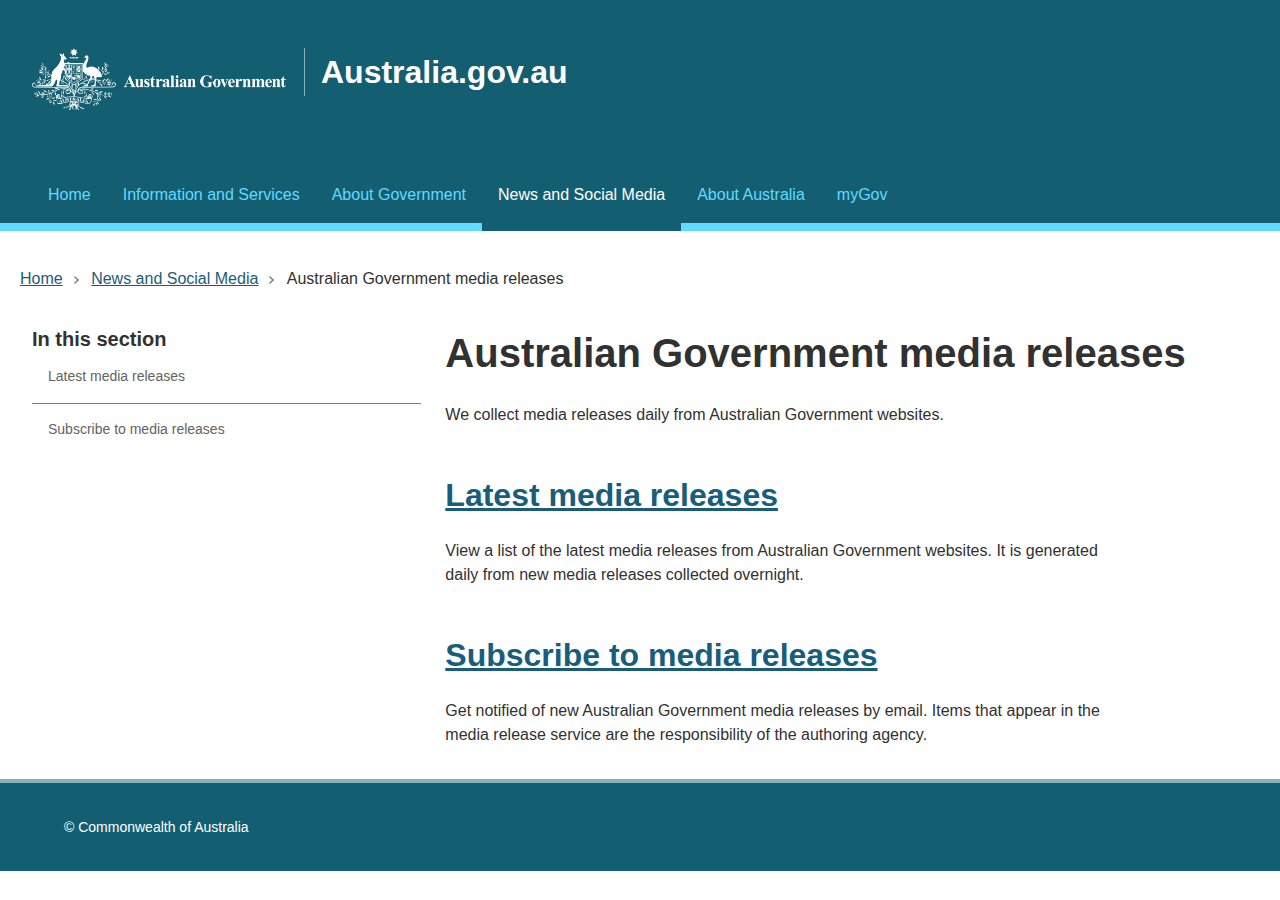
==== commit 617d219b: "add dark theme main nav (#10)" ====
--- a/ui/index.html
+++ b/ui/index.html
@@ -44,7 +44,7 @@
 		</div>
 	</header>
 	<!-- Navigation -->
-	<nav class="au-main-nav" id="#mainmenu" aria-label="main">
+	<nav class="au-main-nav au-main-nav--dark" id="#mainmenu" aria-label="main">
 		<div class="container-fluid">
 			<div class="row">
 				<div class="col-md-12">
@@ -109,8 +109,8 @@
 									In this section
 								</h4>
 								<ul class="au-link-list">
-									<li><a href="#">Latest media releases</a></li>
-									<li><a href="subscribe-email.html">Subscribe to media releases</a></li>
+									<li><a href="https://www.australia.gov.au/news-and-social-media/media-releases">Latest media releases</a></li>
+									<li><a href="subscribe.html">Subscribe to media releases</a></li>
 								</ul>
 							</div>
 						</aside>
@@ -122,7 +122,7 @@
 						<h2><a href="https://media.australia.gov.au/mediaRelease">Latest media releases</a></h2>
 						<p>View a list of the latest media releases from Australian Government websites. It is generated
 							daily from new media releases collected overnight.</p>
-						<h2><a href="subscribe-email.html">Subscribe to media releases</a></h2>
+						<h2><a href="subscribe.html">Subscribe to media releases</a></h2>
 						<p>Get notified of new Australian Government media releases by email. Items that appear in the
 							media release service are the responsibility of the authoring agency.</p>
 					</div>
@@ -138,4 +138,4 @@
 	</main>
 </body>
 
-</html>+</html>
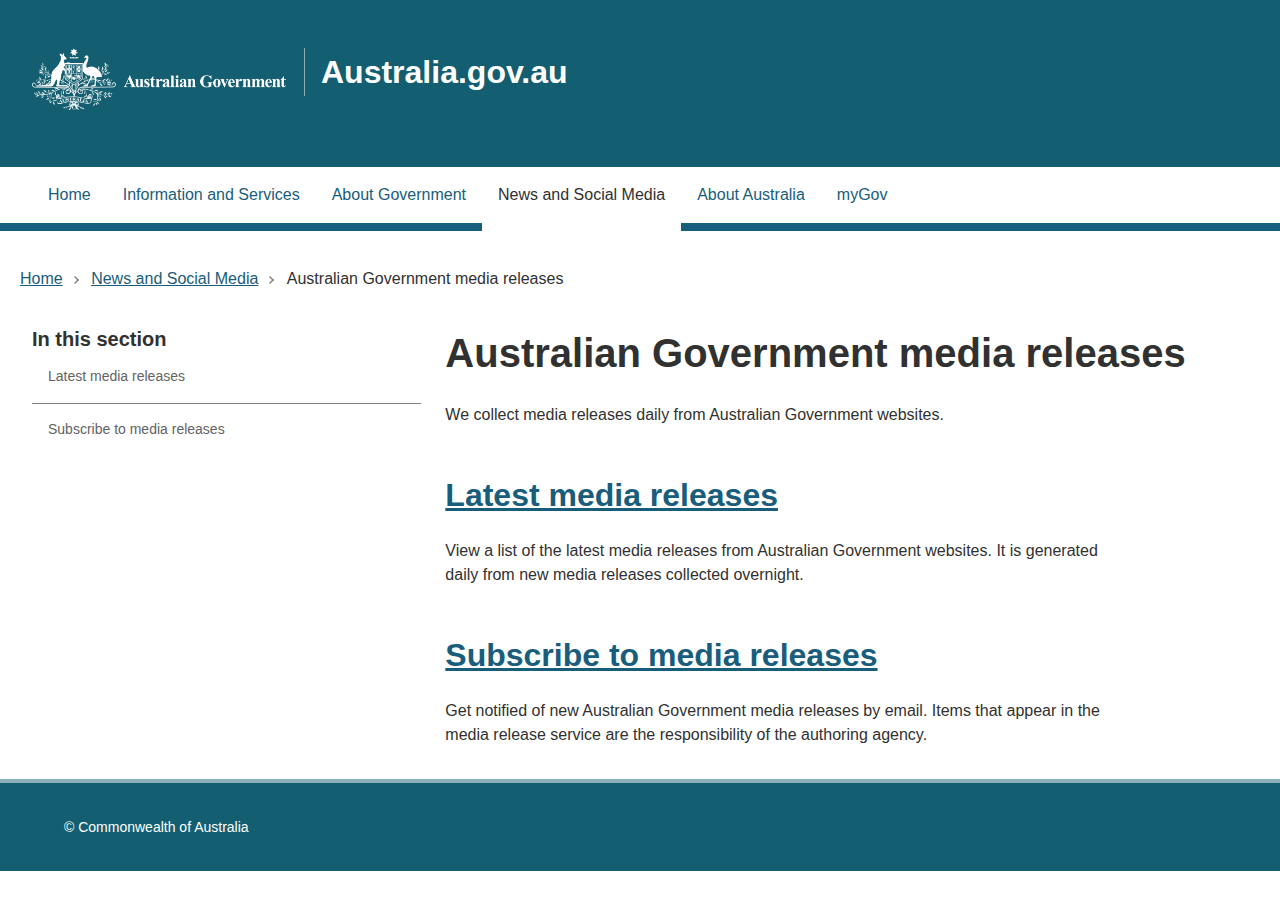
==== commit 1dcaaaf1: "Merging latest master changes" ====
--- a/ui/index.html
+++ b/ui/index.html
@@ -44,7 +44,7 @@
 		</div>
 	</header>
 	<!-- Navigation -->
-	<nav class="au-main-nav au-main-nav--dark" id="#mainmenu" aria-label="main">
+	<nav class="au-main-nav" id="#mainmenu" aria-label="main">
 		<div class="container-fluid">
 			<div class="row">
 				<div class="col-md-12">
@@ -138,4 +138,4 @@
 	</main>
 </body>
 
-</html>
+</html>